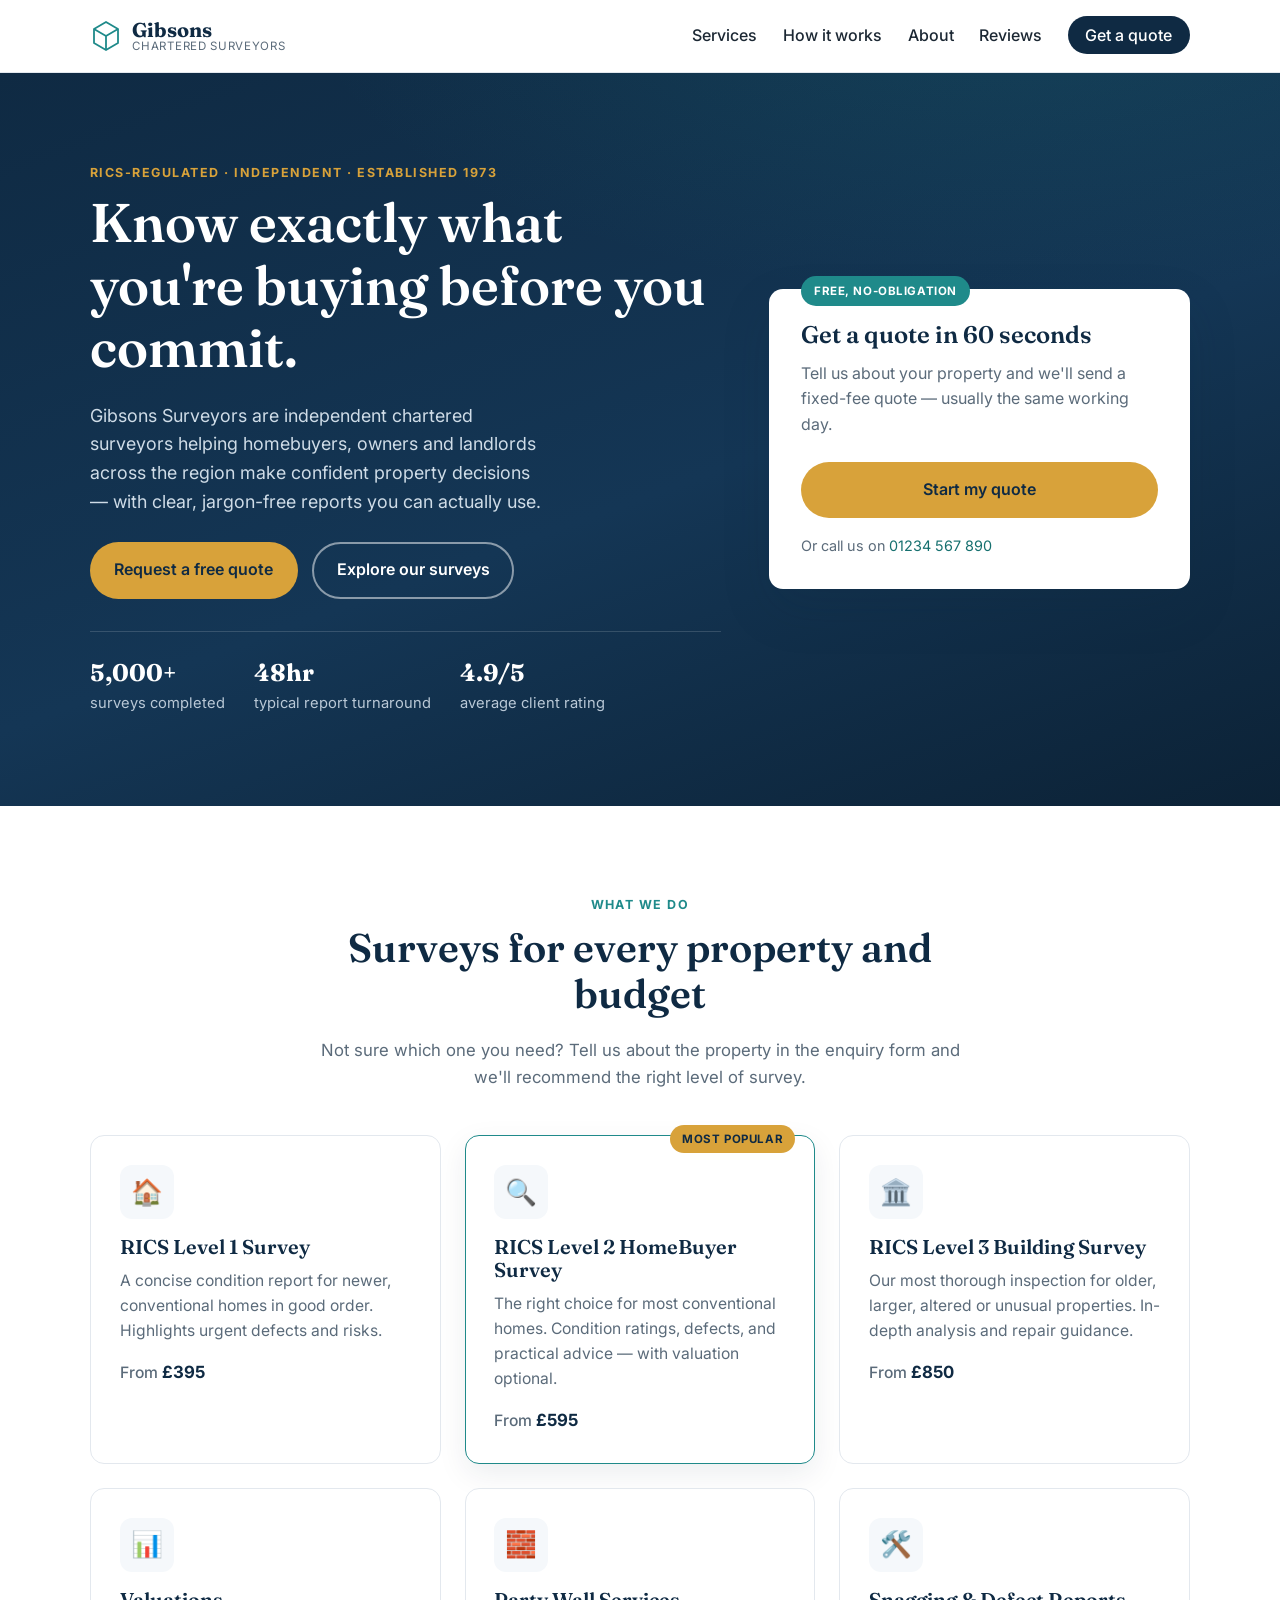
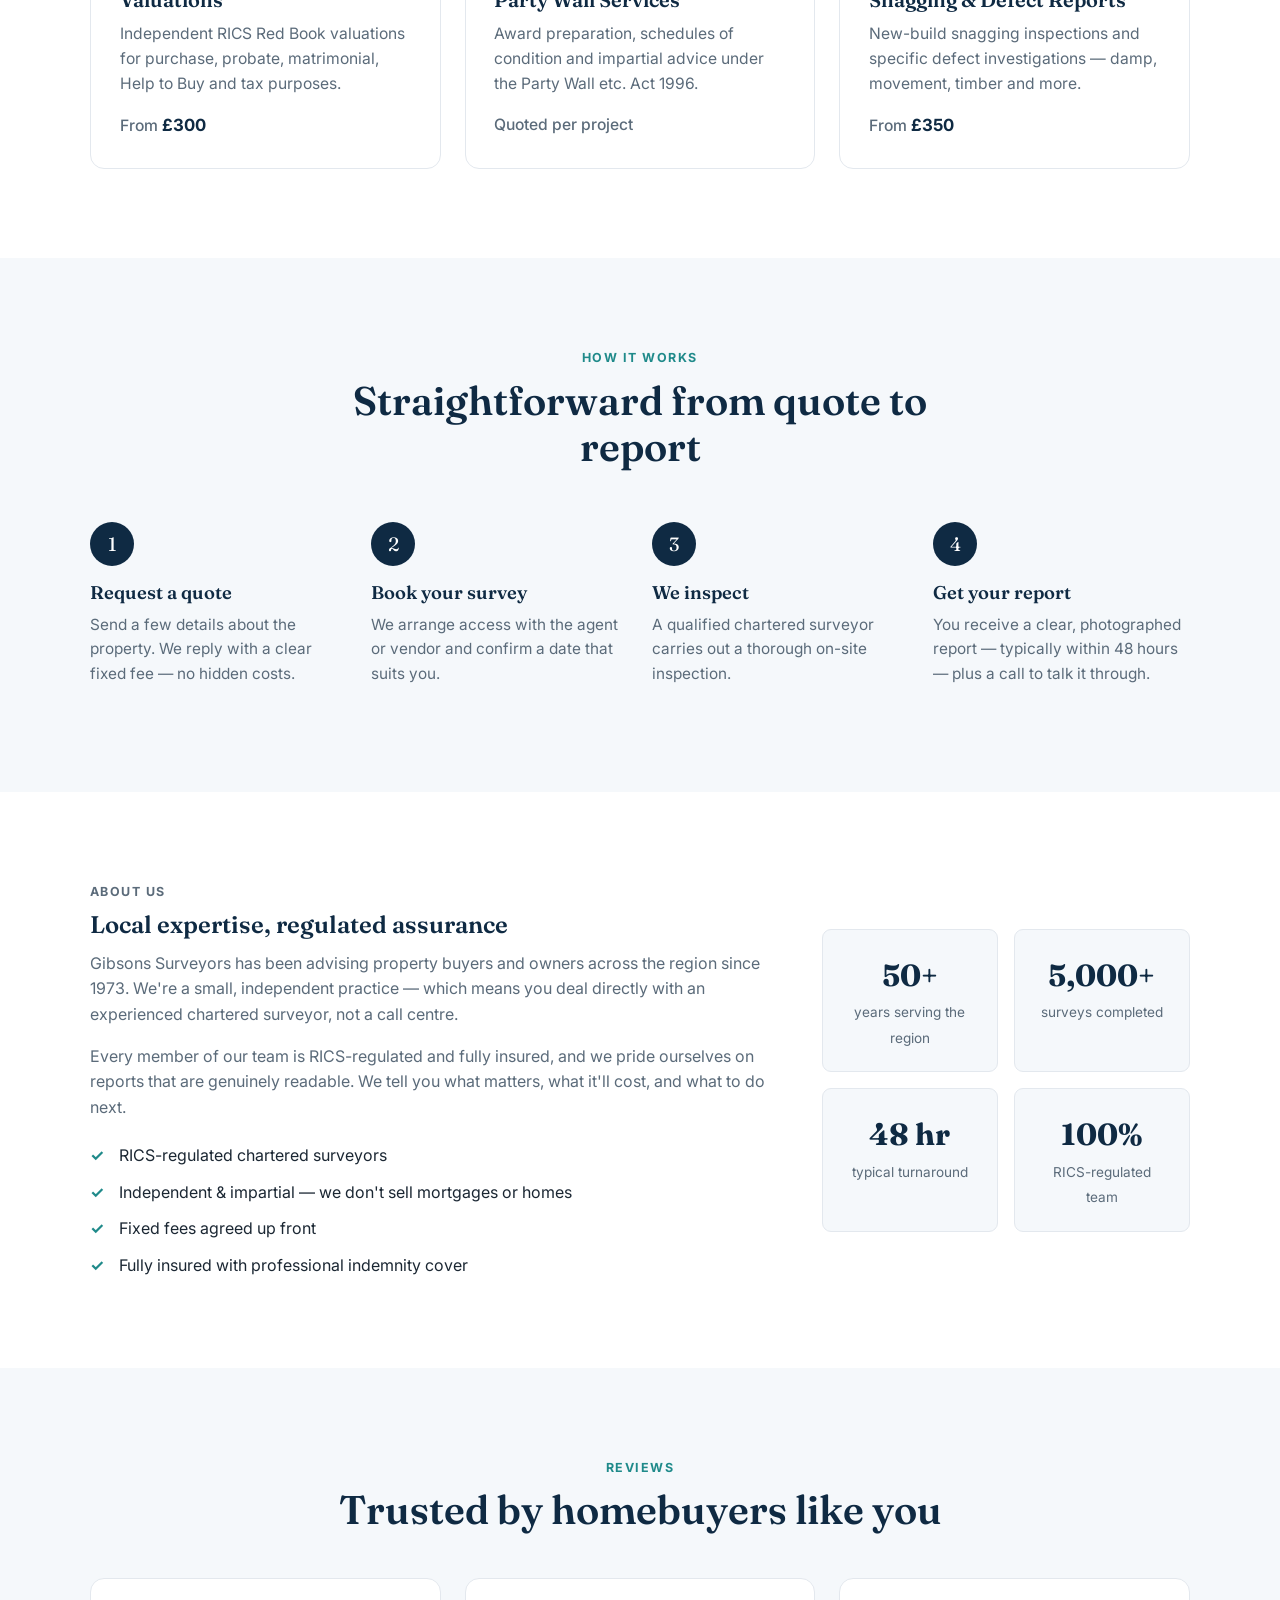
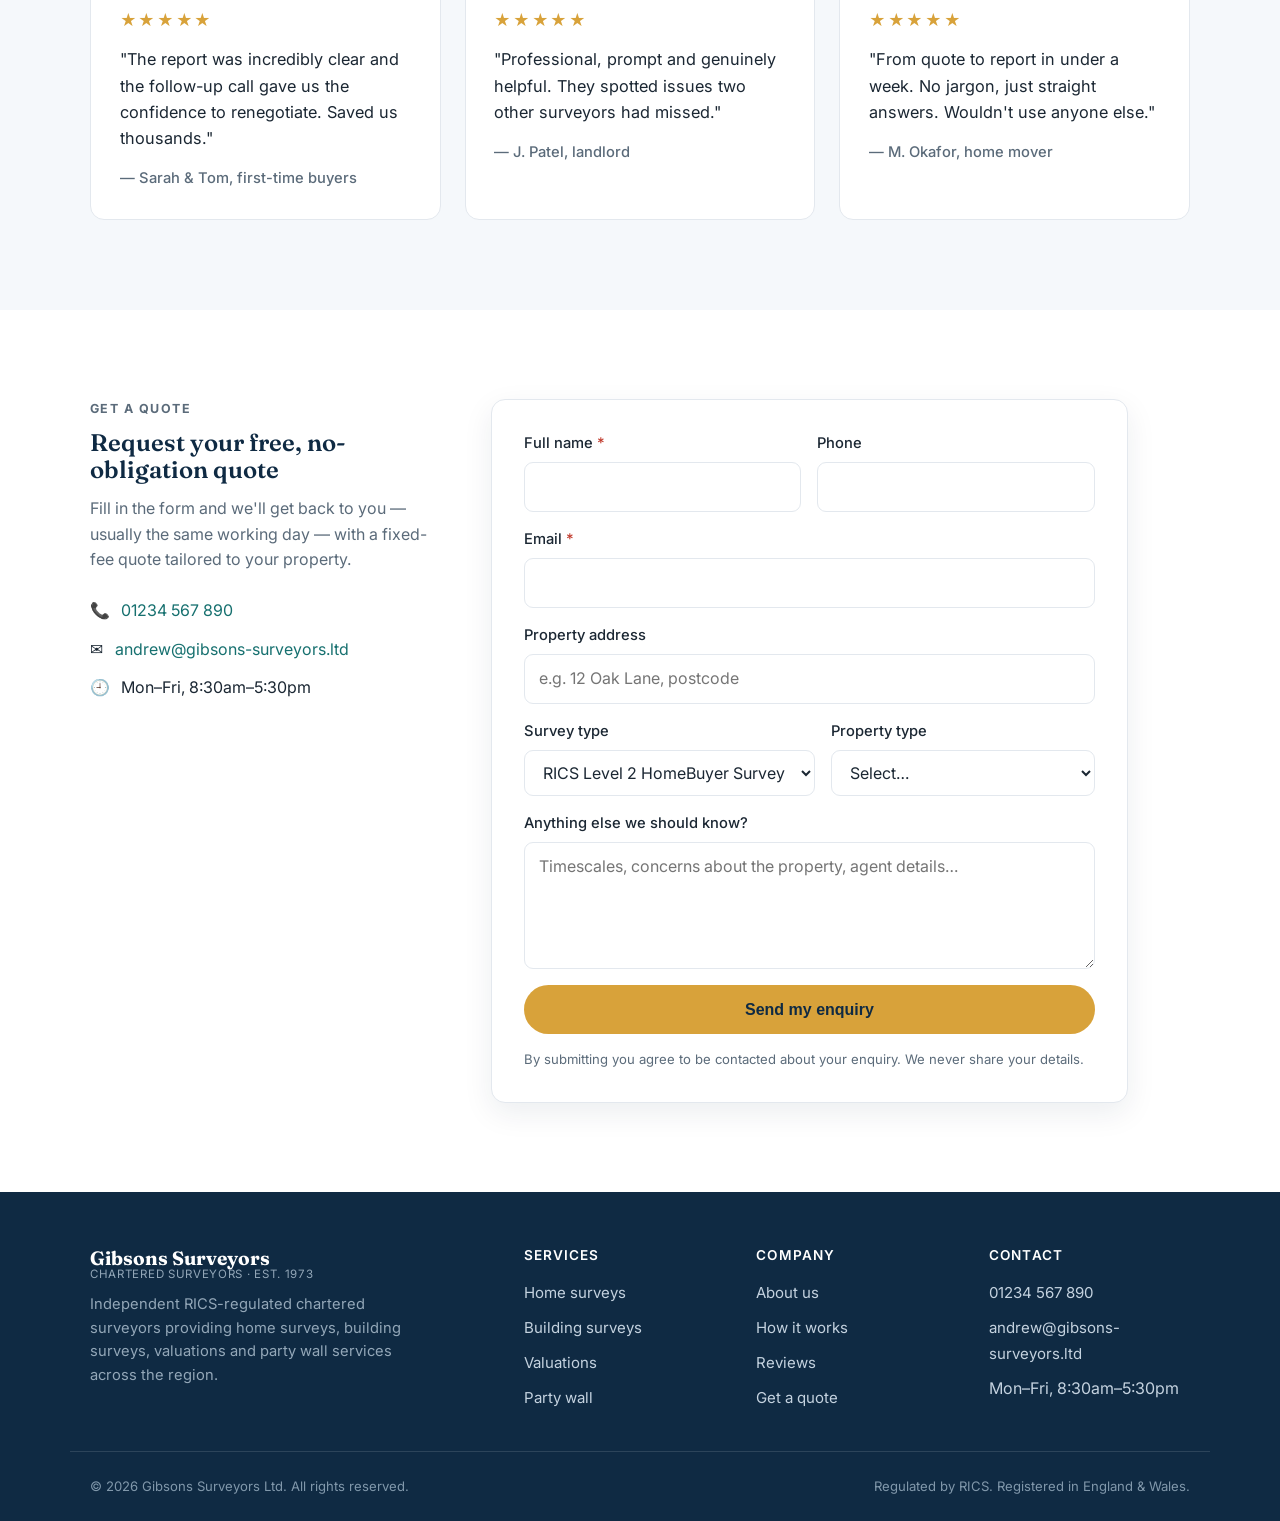
==== index.html @ 53567875 "Add marketing website with enquiry form for Gibsons Surveyors - Responsive single-page site: hero, s" ====
<!DOCTYPE html>
<html lang="en-GB">
<head>
  <meta charset="UTF-8" />
  <meta name="viewport" content="width=device-width, initial-scale=1.0" />
  <title>Gibsons Surveyors — Chartered Surveyors &amp; Property Surveys</title>
  <meta name="description" content="Gibsons Surveyors are independent chartered surveyors providing RICS Home Surveys, building surveys, valuations and party wall services. Request a free quote today." />
  <link rel="preconnect" href="https://fonts.googleapis.com" />
  <link rel="preconnect" href="https://fonts.gstatic.com" crossorigin />
  <link href="https://fonts.googleapis.com/css2?family=Fraunces:opsz,wght@9..144,500;9..144,600&family=Inter:wght@400;500;600;700&display=swap" rel="stylesheet" />
  <link rel="stylesheet" href="styles.css" />
</head>
<body>
  <!-- ===== Header ===== -->
  <header class="site-header" id="top">
    <div class="container header-inner">
      <a href="#top" class="brand" aria-label="Gibsons Surveyors home">
        <span class="brand-mark" aria-hidden="true">
          <svg viewBox="0 0 32 32" width="32" height="32" fill="none">
            <path d="M16 2 4 9v14l12 7 12-7V9L16 2Z" stroke="currentColor" stroke-width="1.8" stroke-linejoin="round"/>
            <path d="M4 9l12 7 12-7M16 16v14" stroke="currentColor" stroke-width="1.8" stroke-linejoin="round"/>
          </svg>
        </span>
        <span class="brand-text">
          <strong>Gibsons</strong>
          <small>Chartered Surveyors</small>
        </span>
      </a>

      <nav class="main-nav" aria-label="Primary">
        <button class="nav-toggle" aria-expanded="false" aria-controls="nav-list" aria-label="Toggle navigation">
          <span></span><span></span><span></span>
        </button>
        <ul id="nav-list">
          <li><a href="#services">Services</a></li>
          <li><a href="#process">How it works</a></li>
          <li><a href="#about">About</a></li>
          <li><a href="#testimonials">Reviews</a></li>
          <li><a href="#enquiry" class="nav-cta">Get a quote</a></li>
        </ul>
      </nav>
    </div>
  </header>

  <main>
    <!-- ===== Hero ===== -->
    <section class="hero">
      <div class="container hero-inner">
        <div class="hero-copy">
          <p class="eyebrow">RICS-regulated &middot; Independent &middot; Established 1973</p>
          <h1>Know exactly what you're buying before you commit.</h1>
          <p class="lede">
            Gibsons Surveyors are independent chartered surveyors helping homebuyers,
            owners and landlords across the region make confident property decisions —
            with clear, jargon-free reports you can actually use.
          </p>
          <div class="hero-actions">
            <a href="#enquiry" class="btn btn-primary">Request a free quote</a>
            <a href="#services" class="btn btn-ghost">Explore our surveys</a>
          </div>
          <ul class="hero-trust">
            <li><strong>5,000+</strong> surveys completed</li>
            <li><strong>48hr</strong> typical report turnaround</li>
            <li><strong>4.9/5</strong> average client rating</li>
          </ul>
        </div>
        <div class="hero-card" aria-hidden="false">
          <div class="card-badge">Free, no-obligation</div>
          <h2>Get a quote in 60 seconds</h2>
          <p>Tell us about your property and we'll send a fixed-fee quote — usually the same working day.</p>
          <a href="#enquiry" class="btn btn-primary btn-block">Start my quote</a>
          <p class="card-note">Or call us on <a href="tel:+441234567890">01234 567 890</a></p>
        </div>
      </div>
    </section>

    <!-- ===== Services ===== -->
    <section class="section" id="services">
      <div class="container">
        <div class="section-head">
          <p class="eyebrow">What we do</p>
          <h2>Surveys for every property and budget</h2>
          <p class="section-sub">Not sure which one you need? Tell us about the property in the enquiry form and we'll recommend the right level of survey.</p>
        </div>

        <div class="grid services-grid">
          <article class="service-card">
            <div class="service-icon">🏠</div>
            <h3>RICS Level 1 Survey</h3>
            <p>A concise condition report for newer, conventional homes in good order. Highlights urgent defects and risks.</p>
            <p class="service-from">From <strong>£395</strong></p>
          </article>

          <article class="service-card featured">
            <div class="ribbon">Most popular</div>
            <div class="service-icon">🔍</div>
            <h3>RICS Level 2 HomeBuyer Survey</h3>
            <p>The right choice for most conventional homes. Condition ratings, defects, and practical advice — with valuation optional.</p>
            <p class="service-from">From <strong>£595</strong></p>
          </article>

          <article class="service-card">
            <div class="service-icon">🏛️</div>
            <h3>RICS Level 3 Building Survey</h3>
            <p>Our most thorough inspection for older, larger, altered or unusual properties. In-depth analysis and repair guidance.</p>
            <p class="service-from">From <strong>£850</strong></p>
          </article>

          <article class="service-card">
            <div class="service-icon">📊</div>
            <h3>Valuations</h3>
            <p>Independent RICS Red Book valuations for purchase, probate, matrimonial, Help to Buy and tax purposes.</p>
            <p class="service-from">From <strong>£300</strong></p>
          </article>

          <article class="service-card">
            <div class="service-icon">🧱</div>
            <h3>Party Wall Services</h3>
            <p>Award preparation, schedules of condition and impartial advice under the Party Wall etc. Act 1996.</p>
            <p class="service-from">Quoted per project</p>
          </article>

          <article class="service-card">
            <div class="service-icon">🛠️</div>
            <h3>Snagging &amp; Defect Reports</h3>
            <p>New-build snagging inspections and specific defect investigations — damp, movement, timber and more.</p>
            <p class="service-from">From <strong>£350</strong></p>
          </article>
        </div>
      </div>
    </section>

    <!-- ===== Process ===== -->
    <section class="section section-alt" id="process">
      <div class="container">
        <div class="section-head">
          <p class="eyebrow">How it works</p>
          <h2>Straightforward from quote to report</h2>
        </div>
        <ol class="grid process-grid">
          <li class="process-step">
            <span class="step-num">1</span>
            <h3>Request a quote</h3>
            <p>Send a few details about the property. We reply with a clear fixed fee — no hidden costs.</p>
          </li>
          <li class="process-step">
            <span class="step-num">2</span>
            <h3>Book your survey</h3>
            <p>We arrange access with the agent or vendor and confirm a date that suits you.</p>
          </li>
          <li class="process-step">
            <span class="step-num">3</span>
            <h3>We inspect</h3>
            <p>A qualified chartered surveyor carries out a thorough on-site inspection.</p>
          </li>
          <li class="process-step">
            <span class="step-num">4</span>
            <h3>Get your report</h3>
            <p>You receive a clear, photographed report — typically within 48 hours — plus a call to talk it through.</p>
          </li>
        </ol>
      </div>
    </section>

    <!-- ===== About ===== -->
    <section class="section" id="about">
      <div class="container about-inner">
        <div class="about-copy">
          <p class="eyebrow">About us</p>
          <h2>Local expertise, regulated assurance</h2>
          <p>
            Gibsons Surveyors has been advising property buyers and owners across the
            region since 1973. We're a small, independent practice — which means you deal
            directly with an experienced chartered surveyor, not a call centre.
          </p>
          <p>
            Every member of our team is RICS-regulated and fully insured, and we pride
            ourselves on reports that are genuinely readable. We tell you what matters,
            what it'll cost, and what to do next.
          </p>
          <ul class="about-points">
            <li>RICS-regulated chartered surveyors</li>
            <li>Independent &amp; impartial — we don't sell mortgages or homes</li>
            <li>Fixed fees agreed up front</li>
            <li>Fully insured with professional indemnity cover</li>
          </ul>
        </div>
        <aside class="about-stats">
          <div class="stat"><strong>50+</strong><span>years serving the region</span></div>
          <div class="stat"><strong>5,000+</strong><span>surveys completed</span></div>
          <div class="stat"><strong>48 hr</strong><span>typical turnaround</span></div>
          <div class="stat"><strong>100%</strong><span>RICS-regulated team</span></div>
        </aside>
      </div>
    </section>

    <!-- ===== Testimonials ===== -->
    <section class="section section-alt" id="testimonials">
      <div class="container">
        <div class="section-head">
          <p class="eyebrow">Reviews</p>
          <h2>Trusted by homebuyers like you</h2>
        </div>
        <div class="grid testimonial-grid">
          <figure class="testimonial">
            <div class="stars" aria-label="5 out of 5 stars">★★★★★</div>
            <blockquote>"The report was incredibly clear and the follow-up call gave us the confidence to renegotiate. Saved us thousands."</blockquote>
            <figcaption>— Sarah &amp; Tom, first-time buyers</figcaption>
          </figure>
          <figure class="testimonial">
            <div class="stars" aria-label="5 out of 5 stars">★★★★★</div>
            <blockquote>"Professional, prompt and genuinely helpful. They spotted issues two other surveyors had missed."</blockquote>
            <figcaption>— J. Patel, landlord</figcaption>
          </figure>
          <figure class="testimonial">
            <div class="stars" aria-label="5 out of 5 stars">★★★★★</div>
            <blockquote>"From quote to report in under a week. No jargon, just straight answers. Wouldn't use anyone else."</blockquote>
            <figcaption>— M. Okafor, home mover</figcaption>
          </figure>
        </div>
      </div>
    </section>

    <!-- ===== Enquiry ===== -->
    <section class="section" id="enquiry">
      <div class="container enquiry-inner">
        <div class="enquiry-copy">
          <p class="eyebrow">Get a quote</p>
          <h2>Request your free, no-obligation quote</h2>
          <p>Fill in the form and we'll get back to you — usually the same working day — with a fixed-fee quote tailored to your property.</p>
          <ul class="enquiry-contact">
            <li><span aria-hidden="true">📞</span> <a href="tel:+441234567890">01234 567 890</a></li>
            <li><span aria-hidden="true">✉️</span> <a href="mailto:andrew@gibsons-surveyors.ltd">andrew@gibsons-surveyors.ltd</a></li>
            <li><span aria-hidden="true">🕘</span> Mon–Fri, 8:30am–5:30pm</li>
          </ul>
        </div>

        <form class="enquiry-form" id="enquiry-form" novalidate>
          <div class="form-row">
            <div class="field">
              <label for="name">Full name <span class="req">*</span></label>
              <input type="text" id="name" name="name" autocomplete="name" required />
            </div>
            <div class="field">
              <label for="phone">Phone</label>
              <input type="tel" id="phone" name="phone" autocomplete="tel" />
            </div>
          </div>

          <div class="field">
            <label for="email">Email <span class="req">*</span></label>
            <input type="email" id="email" name="email" autocomplete="email" required />
          </div>

          <div class="field">
            <label for="address">Property address</label>
            <input type="text" id="address" name="address" autocomplete="street-address" placeholder="e.g. 12 Oak Lane, postcode" />
          </div>

          <div class="form-row">
            <div class="field">
              <label for="service">Survey type</label>
              <select id="service" name="service">
                <option value="">Not sure — please advise</option>
                <option>RICS Level 1 Survey</option>
                <option selected>RICS Level 2 HomeBuyer Survey</option>
                <option>RICS Level 3 Building Survey</option>
                <option>Valuation</option>
                <option>Party Wall Services</option>
                <option>Snagging / Defect Report</option>
              </select>
            </div>
            <div class="field">
              <label for="propertyType">Property type</label>
              <select id="propertyType" name="propertyType">
                <option value="">Select…</option>
                <option>Flat / apartment</option>
                <option>Terraced house</option>
                <option>Semi-detached house</option>
                <option>Detached house</option>
                <option>Bungalow</option>
                <option>Period / listed property</option>
                <option>Commercial</option>
                <option>Other</option>
              </select>
            </div>
          </div>

          <div class="field">
            <label for="message">Anything else we should know?</label>
            <textarea id="message" name="message" rows="4" placeholder="Timescales, concerns about the property, agent details…"></textarea>
          </div>

          <button type="submit" class="btn btn-primary btn-block">Send my enquiry</button>
          <p class="form-disclaimer">By submitting you agree to be contacted about your enquiry. We never share your details.</p>

          <div class="form-status" id="form-status" role="status" aria-live="polite" hidden></div>
        </form>
      </div>
    </section>
  </main>

  <!-- ===== Footer ===== -->
  <footer class="site-footer">
    <div class="container footer-inner">
      <div class="footer-brand">
        <span class="brand-text">
          <strong>Gibsons Surveyors</strong>
          <small>Chartered Surveyors &middot; Est. 1973</small>
        </span>
        <p>Independent RICS-regulated chartered surveyors providing home surveys, building surveys, valuations and party wall services across the region.</p>
      </div>
      <div class="footer-col">
        <h4>Services</h4>
        <ul>
          <li><a href="#services">Home surveys</a></li>
          <li><a href="#services">Building surveys</a></li>
          <li><a href="#services">Valuations</a></li>
          <li><a href="#services">Party wall</a></li>
        </ul>
      </div>
      <div class="footer-col">
        <h4>Company</h4>
        <ul>
          <li><a href="#about">About us</a></li>
          <li><a href="#process">How it works</a></li>
          <li><a href="#testimonials">Reviews</a></li>
          <li><a href="#enquiry">Get a quote</a></li>
        </ul>
      </div>
      <div class="footer-col">
        <h4>Contact</h4>
        <ul>
          <li><a href="tel:+441234567890">01234 567 890</a></li>
          <li><a href="mailto:andrew@gibsons-surveyors.ltd">andrew@gibsons-surveyors.ltd</a></li>
          <li>Mon–Fri, 8:30am–5:30pm</li>
        </ul>
      </div>
    </div>
    <div class="container footer-bottom">
      <p>&copy; <span id="year"></span> Gibsons Surveyors Ltd. All rights reserved.</p>
      <p>Regulated by RICS. Registered in England &amp; Wales.</p>
    </div>
  </footer>

  <script src="script.js"></script>
</body>
</html>
---- styles.css ----
/* ===== Design tokens ===== */
:root {
  --navy: #0f2a43;
  --navy-700: #143655;
  --teal: #1f8a8a;
  --teal-600: #16706f;
  --gold: #d8a23a;
  --ink: #1b2733;
  --muted: #5b6b7a;
  --line: #e3e8ee;
  --bg: #ffffff;
  --bg-alt: #f5f8fb;
  --card: #ffffff;
  --shadow: 0 10px 30px rgba(15, 42, 67, 0.08);
  --shadow-lg: 0 20px 50px rgba(15, 42, 67, 0.14);
  --radius: 14px;
  --radius-sm: 9px;
  --maxw: 1140px;
}

* { box-sizing: border-box; }

html { scroll-behavior: smooth; scroll-padding-top: 84px; }

body {
  margin: 0;
  font-family: 'Inter', system-ui, -apple-system, Segoe UI, Roboto, sans-serif;
  color: var(--ink);
  background: var(--bg);
  line-height: 1.6;
  -webkit-font-smoothing: antialiased;
}

h1, h2, h3, h4 {
  font-family: 'Fraunces', Georgia, serif;
  line-height: 1.15;
  color: var(--navy);
  margin: 0 0 .5em;
  font-weight: 600;
}

p { margin: 0 0 1rem; }
a { color: var(--teal-600); text-decoration: none; }
a:hover { text-decoration: underline; }

img, svg { max-width: 100%; }

.container {
  width: 100%;
  max-width: var(--maxw);
  margin: 0 auto;
  padding: 0 1.25rem;
}

.eyebrow {
  text-transform: uppercase;
  letter-spacing: .12em;
  font-size: .78rem;
  font-weight: 700;
  color: var(--teal);
  margin: 0 0 .6rem;
}

/* ===== Buttons ===== */
.btn {
  display: inline-flex;
  align-items: center;
  justify-content: center;
  gap: .5rem;
  font-weight: 600;
  font-size: 1rem;
  padding: .85rem 1.4rem;
  border-radius: 999px;
  border: 2px solid transparent;
  cursor: pointer;
  transition: transform .15s ease, background .15s ease, box-shadow .15s ease;
  text-decoration: none;
}
.btn:hover { text-decoration: none; transform: translateY(-1px); }
.btn-primary { background: var(--gold); color: var(--navy); }
.btn-primary:hover { background: #c8901f; }
.btn-ghost { background: transparent; color: #fff; border-color: rgba(255,255,255,.5); }
.btn-ghost:hover { background: rgba(255,255,255,.12); }
.btn-block { width: 100%; }

/* ===== Header ===== */
.site-header {
  position: sticky;
  top: 0;
  z-index: 50;
  background: rgba(255,255,255,.92);
  backdrop-filter: saturate(180%) blur(10px);
  border-bottom: 1px solid var(--line);
}
.header-inner {
  display: flex;
  align-items: center;
  justify-content: space-between;
  height: 72px;
}
.brand { display: inline-flex; align-items: center; gap: .65rem; color: var(--navy); }
.brand:hover { text-decoration: none; }
.brand-mark { color: var(--teal); display: inline-flex; }
.brand-text { display: flex; flex-direction: column; line-height: 1.05; }
.brand-text strong { font-family: 'Fraunces', serif; font-size: 1.25rem; color: var(--navy); }
.brand-text small { font-size: .72rem; letter-spacing: .06em; color: var(--muted); text-transform: uppercase; }

.main-nav ul {
  display: flex;
  align-items: center;
  gap: 1.6rem;
  list-style: none;
  margin: 0;
  padding: 0;
}
.main-nav a { color: var(--ink); font-weight: 500; }
.main-nav a:hover { color: var(--teal-600); text-decoration: none; }
.nav-cta {
  background: var(--navy);
  color: #fff !important;
  padding: .55rem 1.1rem;
  border-radius: 999px;
}
.nav-cta:hover { background: var(--navy-700); }

.nav-toggle {
  display: none;
  flex-direction: column;
  gap: 5px;
  background: none;
  border: 0;
  cursor: pointer;
  padding: 8px;
}
.nav-toggle span {
  width: 24px; height: 2px; background: var(--navy); border-radius: 2px;
  transition: transform .2s ease, opacity .2s ease;
}

/* ===== Hero ===== */
.hero {
  background:
    radial-gradient(1200px 500px at 80% -10%, rgba(31,138,138,.18), transparent 60%),
    linear-gradient(160deg, var(--navy) 0%, var(--navy-700) 55%, #0c2236 100%);
  color: #eaf1f7;
  padding: clamp(3rem, 7vw, 6rem) 0;
}
.hero-inner {
  display: grid;
  grid-template-columns: 1.2fr .8fr;
  gap: 3rem;
  align-items: center;
}
.hero .eyebrow { color: var(--gold); }
.hero h1 {
  color: #fff;
  font-size: clamp(2.1rem, 4.6vw, 3.4rem);
  margin-bottom: .4em;
}
.hero .lede { font-size: 1.12rem; color: #cfdce7; max-width: 42ch; }
.hero-actions { display: flex; flex-wrap: wrap; gap: .9rem; margin: 1.6rem 0 2rem; }
.hero-trust {
  display: flex;
  flex-wrap: wrap;
  gap: 1.8rem;
  list-style: none;
  margin: 0;
  padding: 1.4rem 0 0;
  border-top: 1px solid rgba(255,255,255,.15);
}
.hero-trust li { font-size: .92rem; color: #b9c8d6; }
.hero-trust strong { display: block; font-size: 1.5rem; color: #fff; font-family: 'Fraunces', serif; }

.hero-card {
  background: #fff;
  color: var(--ink);
  border-radius: var(--radius);
  padding: 2rem;
  box-shadow: var(--shadow-lg);
  position: relative;
}
.hero-card h2 { font-size: 1.5rem; }
.hero-card p { color: var(--muted); }
.card-badge {
  position: absolute;
  top: -.8rem; left: 2rem;
  background: var(--teal);
  color: #fff;
  font-size: .72rem;
  font-weight: 700;
  letter-spacing: .05em;
  text-transform: uppercase;
  padding: .35rem .8rem;
  border-radius: 999px;
}
.hero-card .btn { margin: .5rem 0 1rem; }
.card-note { font-size: .9rem; margin: 0; }

/* ===== Sections ===== */
.section { padding: clamp(3.5rem, 7vw, 6rem) 0; }
.section-alt { background: var(--bg-alt); }
.section-head { max-width: 640px; margin: 0 auto 2.8rem; text-align: center; }
.section-head h2 { font-size: clamp(1.8rem, 3.6vw, 2.5rem); }
.section-sub { color: var(--muted); font-size: 1.05rem; }

.grid { display: grid; gap: 1.5rem; }

/* ===== Services ===== */
.services-grid { grid-template-columns: repeat(3, 1fr); }
.service-card {
  background: var(--card);
  border: 1px solid var(--line);
  border-radius: var(--radius);
  padding: 1.8rem;
  position: relative;
  transition: transform .18s ease, box-shadow .18s ease, border-color .18s ease;
}
.service-card:hover { transform: translateY(-4px); box-shadow: var(--shadow); border-color: #cfe0e0; }
.service-card.featured { border-color: var(--teal); box-shadow: var(--shadow); }
.service-icon {
  width: 54px; height: 54px;
  display: grid; place-items: center;
  font-size: 1.6rem;
  background: var(--bg-alt);
  border-radius: 12px;
  margin-bottom: 1rem;
}
.service-card h3 { font-size: 1.25rem; }
.service-card p { color: var(--muted); font-size: .98rem; }
.service-from { color: var(--ink); font-weight: 500; margin: .8rem 0 0; }
.service-from strong { color: var(--navy); font-size: 1.05rem; }
.ribbon {
  position: absolute;
  top: -.7rem; right: 1.2rem;
  background: var(--gold);
  color: var(--navy);
  font-size: .72rem;
  font-weight: 700;
  text-transform: uppercase;
  letter-spacing: .05em;
  padding: .3rem .75rem;
  border-radius: 999px;
}

/* ===== Process ===== */
.process-grid { grid-template-columns: repeat(4, 1fr); counter-reset: step; padding: 0; margin: 0; list-style: none; }
.process-step { position: relative; padding-top: .5rem; }
.step-num {
  display: grid; place-items: center;
  width: 44px; height: 44px;
  border-radius: 50%;
  background: var(--navy);
  color: #fff;
  font-family: 'Fraunces', serif;
  font-size: 1.2rem;
  margin-bottom: 1rem;
}
.process-step h3 { font-size: 1.15rem; }
.process-step p { color: var(--muted); font-size: .96rem; }

/* ===== About ===== */
.about-inner { display: grid; grid-template-columns: 1.3fr .7fr; gap: 3rem; align-items: center; }
.about-copy p { color: var(--muted); }
.about-points { list-style: none; padding: 0; margin: 1.4rem 0 0; display: grid; gap: .7rem; }
.about-points li { position: relative; padding-left: 1.8rem; color: var(--ink); }
.about-points li::before {
  content: "✓";
  position: absolute; left: 0; top: 0;
  color: var(--teal);
  font-weight: 700;
}
.about-stats {
  display: grid;
  grid-template-columns: 1fr 1fr;
  gap: 1rem;
}
.stat {
  background: var(--bg-alt);
  border: 1px solid var(--line);
  border-radius: var(--radius-sm);
  padding: 1.3rem;
  text-align: center;
}
.stat strong { display: block; font-family: 'Fraunces', serif; font-size: 1.9rem; color: var(--navy); }
.stat span { font-size: .85rem; color: var(--muted); }

/* ===== Testimonials ===== */
.testimonial-grid { grid-template-columns: repeat(3, 1fr); }
.testimonial {
  background: var(--card);
  border: 1px solid var(--line);
  border-radius: var(--radius);
  padding: 1.8rem;
  margin: 0;
}
.stars { color: var(--gold); letter-spacing: .1em; margin-bottom: .8rem; }
.testimonial blockquote { margin: 0 0 1rem; font-size: 1.02rem; color: var(--ink); }
.testimonial figcaption { color: var(--muted); font-size: .92rem; font-weight: 500; }

/* ===== Enquiry ===== */
.enquiry-inner { display: grid; grid-template-columns: .85fr 1.15fr; gap: 3rem; align-items: start; }
.enquiry-copy p { color: var(--muted); }
.enquiry-contact { list-style: none; padding: 0; margin: 1.6rem 0 0; display: grid; gap: .8rem; }
.enquiry-contact li { display: flex; align-items: center; gap: .7rem; }

.enquiry-form {
  background: var(--card);
  border: 1px solid var(--line);
  border-radius: var(--radius);
  padding: 2rem;
  box-shadow: var(--shadow);
}
.form-row { display: grid; grid-template-columns: 1fr 1fr; gap: 1rem; }
.field { margin-bottom: 1rem; display: flex; flex-direction: column; }
.field label { font-weight: 500; font-size: .92rem; margin-bottom: .4rem; color: var(--ink); }
.req { color: #c0392b; }
.field input, .field select, .field textarea {
  font: inherit;
  padding: .7rem .85rem;
  border: 1px solid var(--line);
  border-radius: var(--radius-sm);
  background: #fff;
  color: var(--ink);
  transition: border-color .15s ease, box-shadow .15s ease;
}
.field input:focus, .field select:focus, .field textarea:focus {
  outline: none;
  border-color: var(--teal);
  box-shadow: 0 0 0 3px rgba(31,138,138,.15);
}
.field input.invalid, .field select.invalid, .field textarea.invalid {
  border-color: #c0392b;
  box-shadow: 0 0 0 3px rgba(192,57,43,.12);
}
.field textarea { resize: vertical; }
.form-disclaimer { font-size: .82rem; color: var(--muted); margin: .9rem 0 0; }
.form-status {
  margin-top: 1rem;
  padding: .9rem 1rem;
  border-radius: var(--radius-sm);
  font-size: .95rem;
}
.form-status.success { background: #e7f6ef; color: #1c6b46; border: 1px solid #b9e3cd; }
.form-status.error { background: #fdecea; color: #a32419; border: 1px solid #f3c2bd; }

/* ===== Footer ===== */
.site-footer { background: var(--navy); color: #c4d2df; padding: 3.5rem 0 1.5rem; }
.footer-inner { display: grid; grid-template-columns: 2fr 1fr 1fr 1fr; gap: 2rem; }
.site-footer h4 { color: #fff; font-family: 'Inter', sans-serif; font-size: .85rem; text-transform: uppercase; letter-spacing: .08em; margin-bottom: 1rem; }
.footer-brand .brand-text strong { color: #fff; font-size: 1.2rem; }
.footer-brand .brand-text small { color: #93a7b8; }
.footer-brand p { margin-top: .8rem; font-size: .92rem; color: #93a7b8; max-width: 38ch; }
.footer-col ul { list-style: none; padding: 0; margin: 0; display: grid; gap: .6rem; }
.footer-col a { color: #c4d2df; font-size: .94rem; }
.footer-col a:hover { color: #fff; }
.footer-bottom {
  display: flex;
  justify-content: space-between;
  flex-wrap: wrap;
  gap: .5rem;
  margin-top: 2.5rem;
  padding-top: 1.5rem;
  border-top: 1px solid rgba(255,255,255,.12);
  font-size: .82rem;
  color: #8198ab;
}
.footer-bottom p { margin: 0; }

/* ===== Responsive ===== */
@media (max-width: 920px) {
  .hero-inner { grid-template-columns: 1fr; }
  .services-grid, .testimonial-grid { grid-template-columns: repeat(2, 1fr); }
  .process-grid { grid-template-columns: repeat(2, 1fr); }
  .about-inner, .enquiry-inner { grid-template-columns: 1fr; }
  .footer-inner { grid-template-columns: 1fr 1fr; }
}

@media (max-width: 640px) {
  .nav-toggle { display: flex; }
  .main-nav ul {
    position: absolute;
    top: 72px; left: 0; right: 0;
    flex-direction: column;
    align-items: stretch;
    gap: 0;
    background: #fff;
    border-bottom: 1px solid var(--line);
    box-shadow: var(--shadow);
    padding: .5rem 1.25rem 1rem;
    display: none;
  }
  .main-nav ul.open { display: flex; }
  .main-nav li { padding: .3rem 0; }
  .nav-cta { text-align: center; margin-top: .5rem; }
  .services-grid, .testimonial-grid, .process-grid { grid-template-columns: 1fr; }
  .form-row { grid-template-columns: 1fr; }
  .about-stats { grid-template-columns: 1fr 1fr; }
  .footer-inner { grid-template-columns: 1fr; }
  .footer-bottom { flex-direction: column; }
}

@media (prefers-reduced-motion: reduce) {
  html { scroll-behavior: auto; }
  * { transition: none !important; }
}
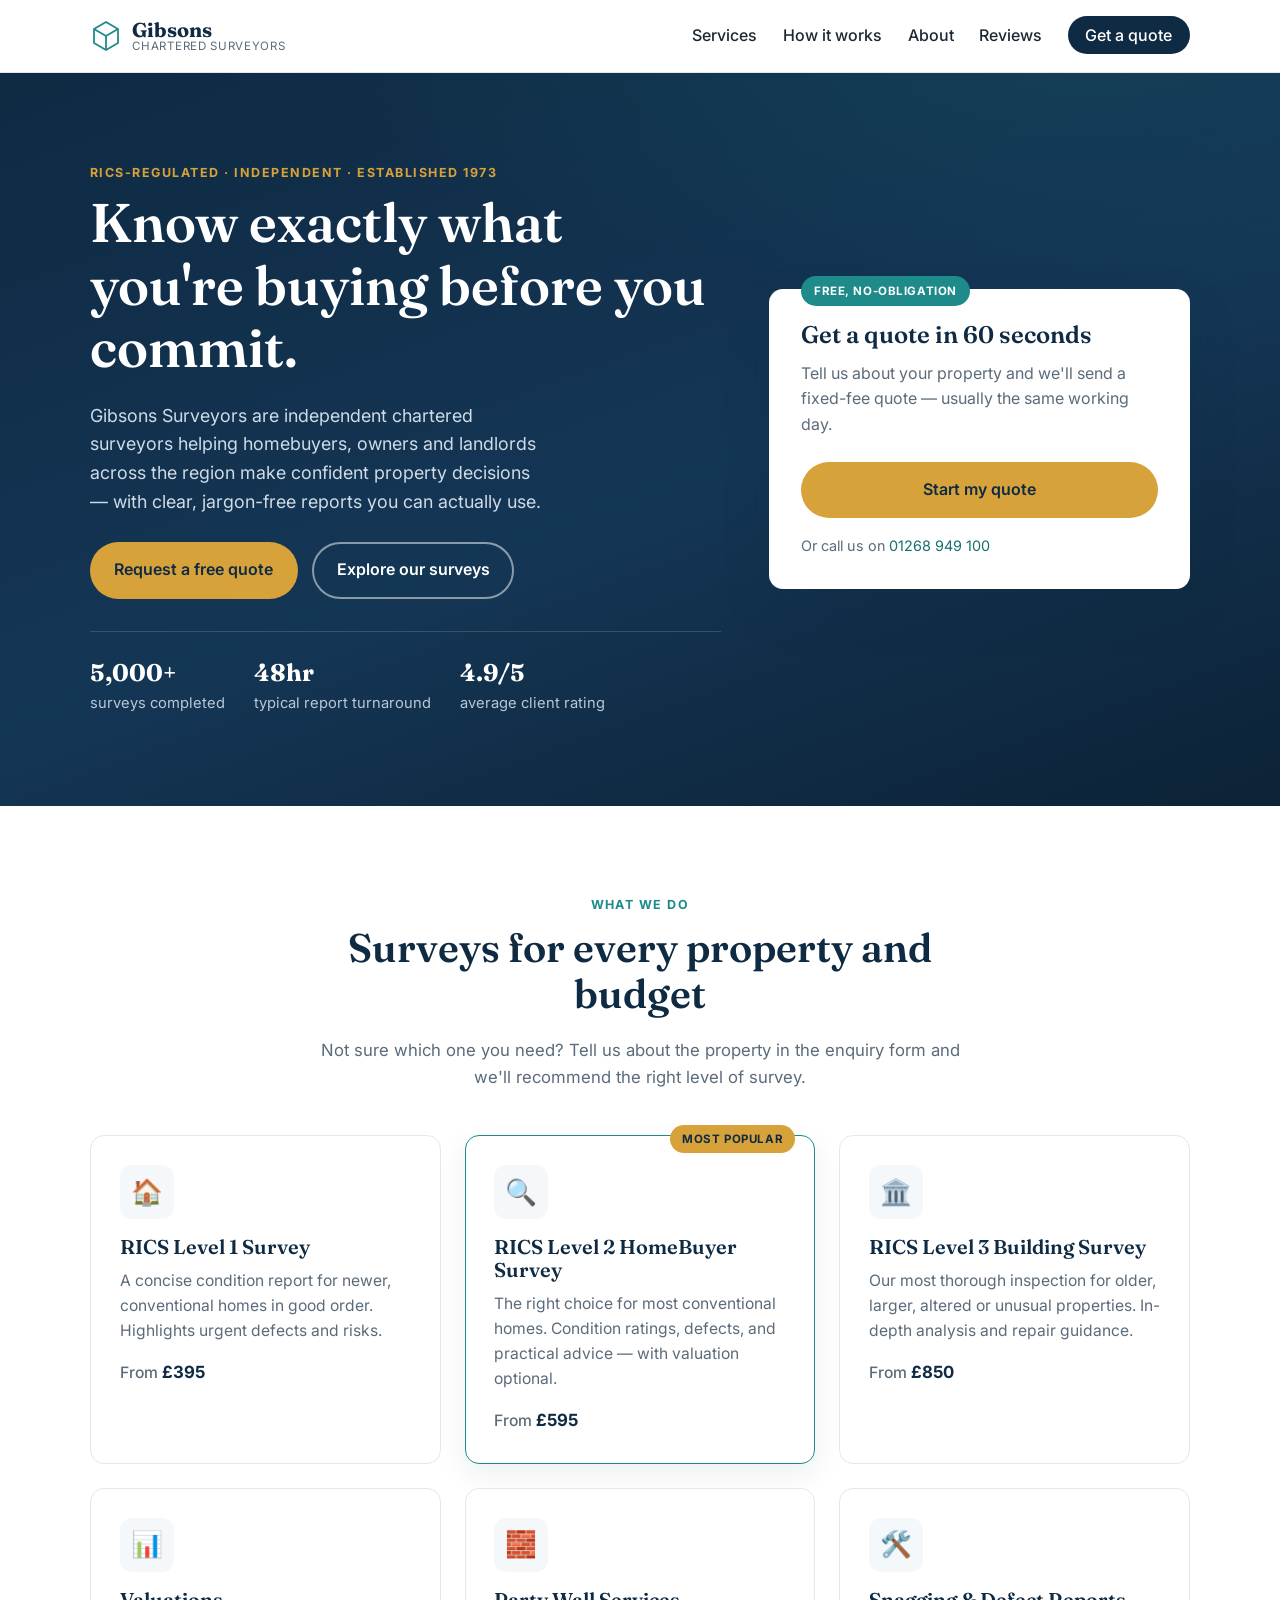
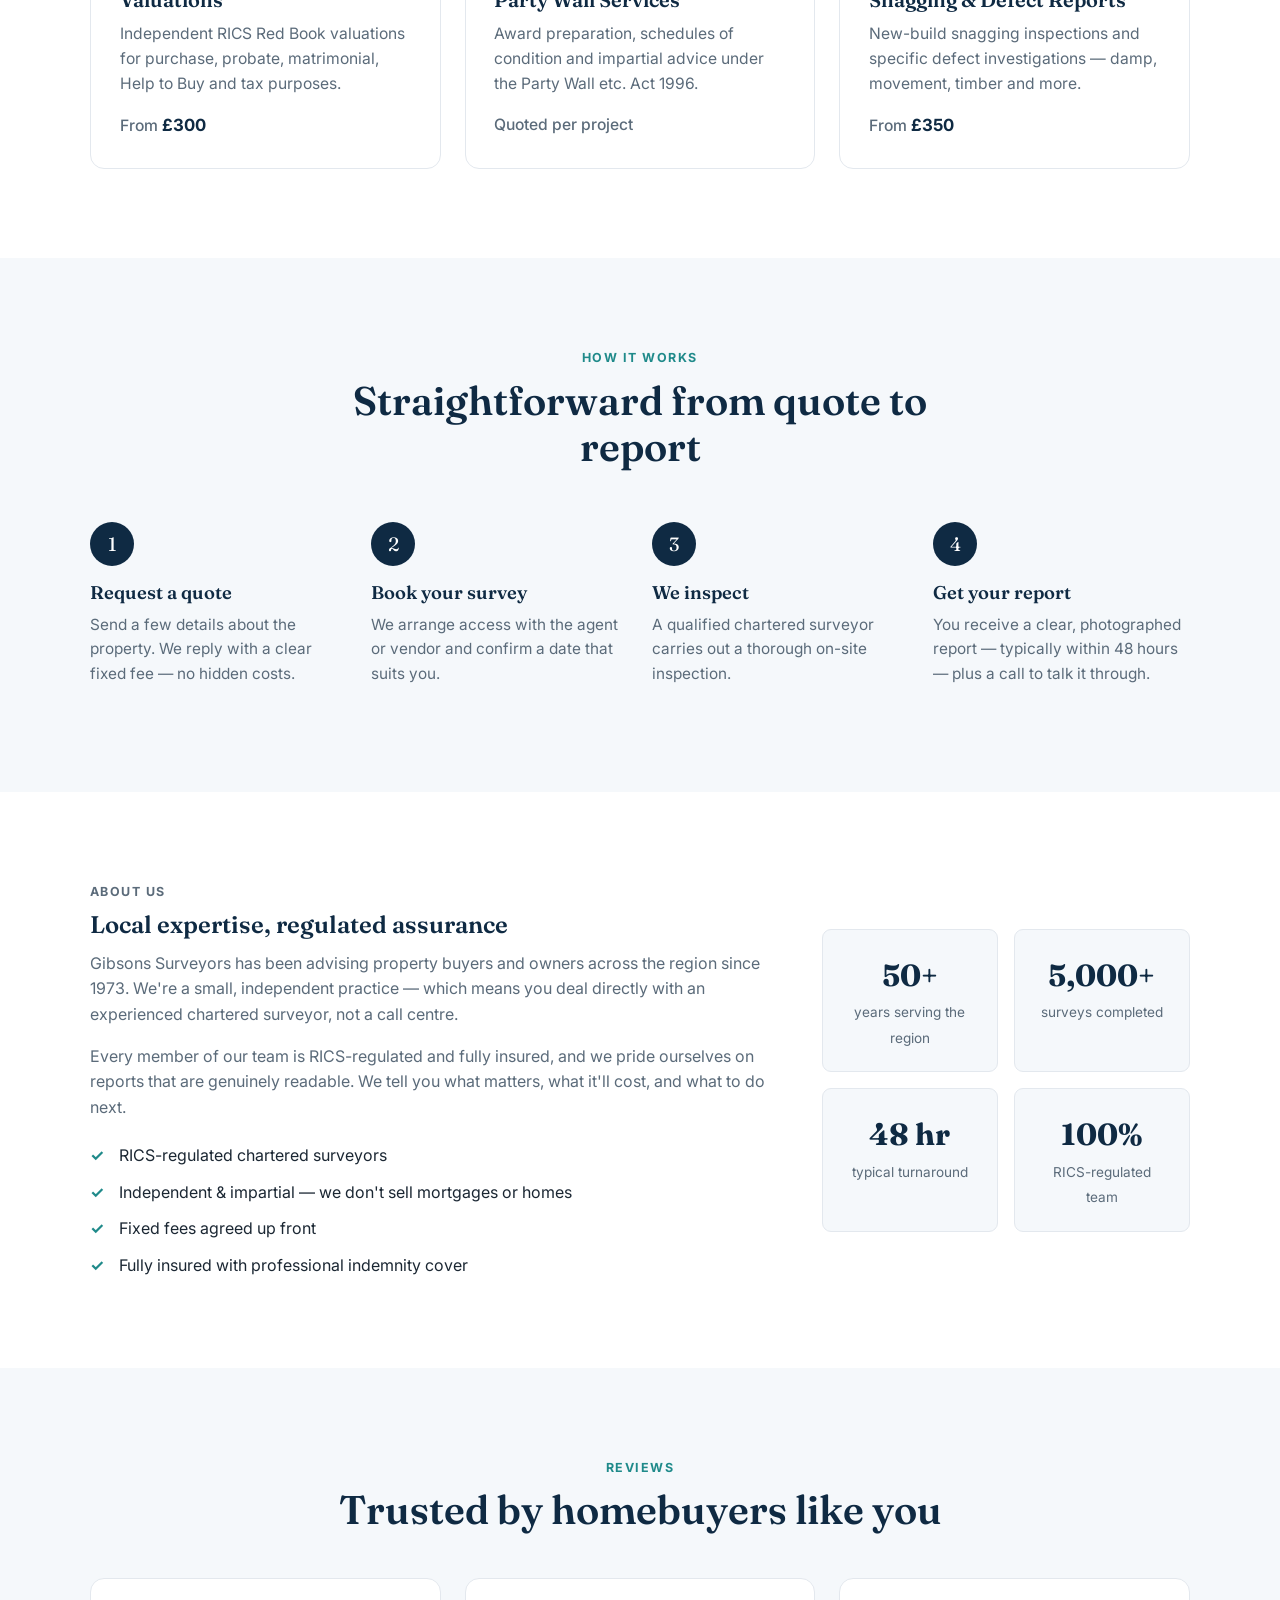
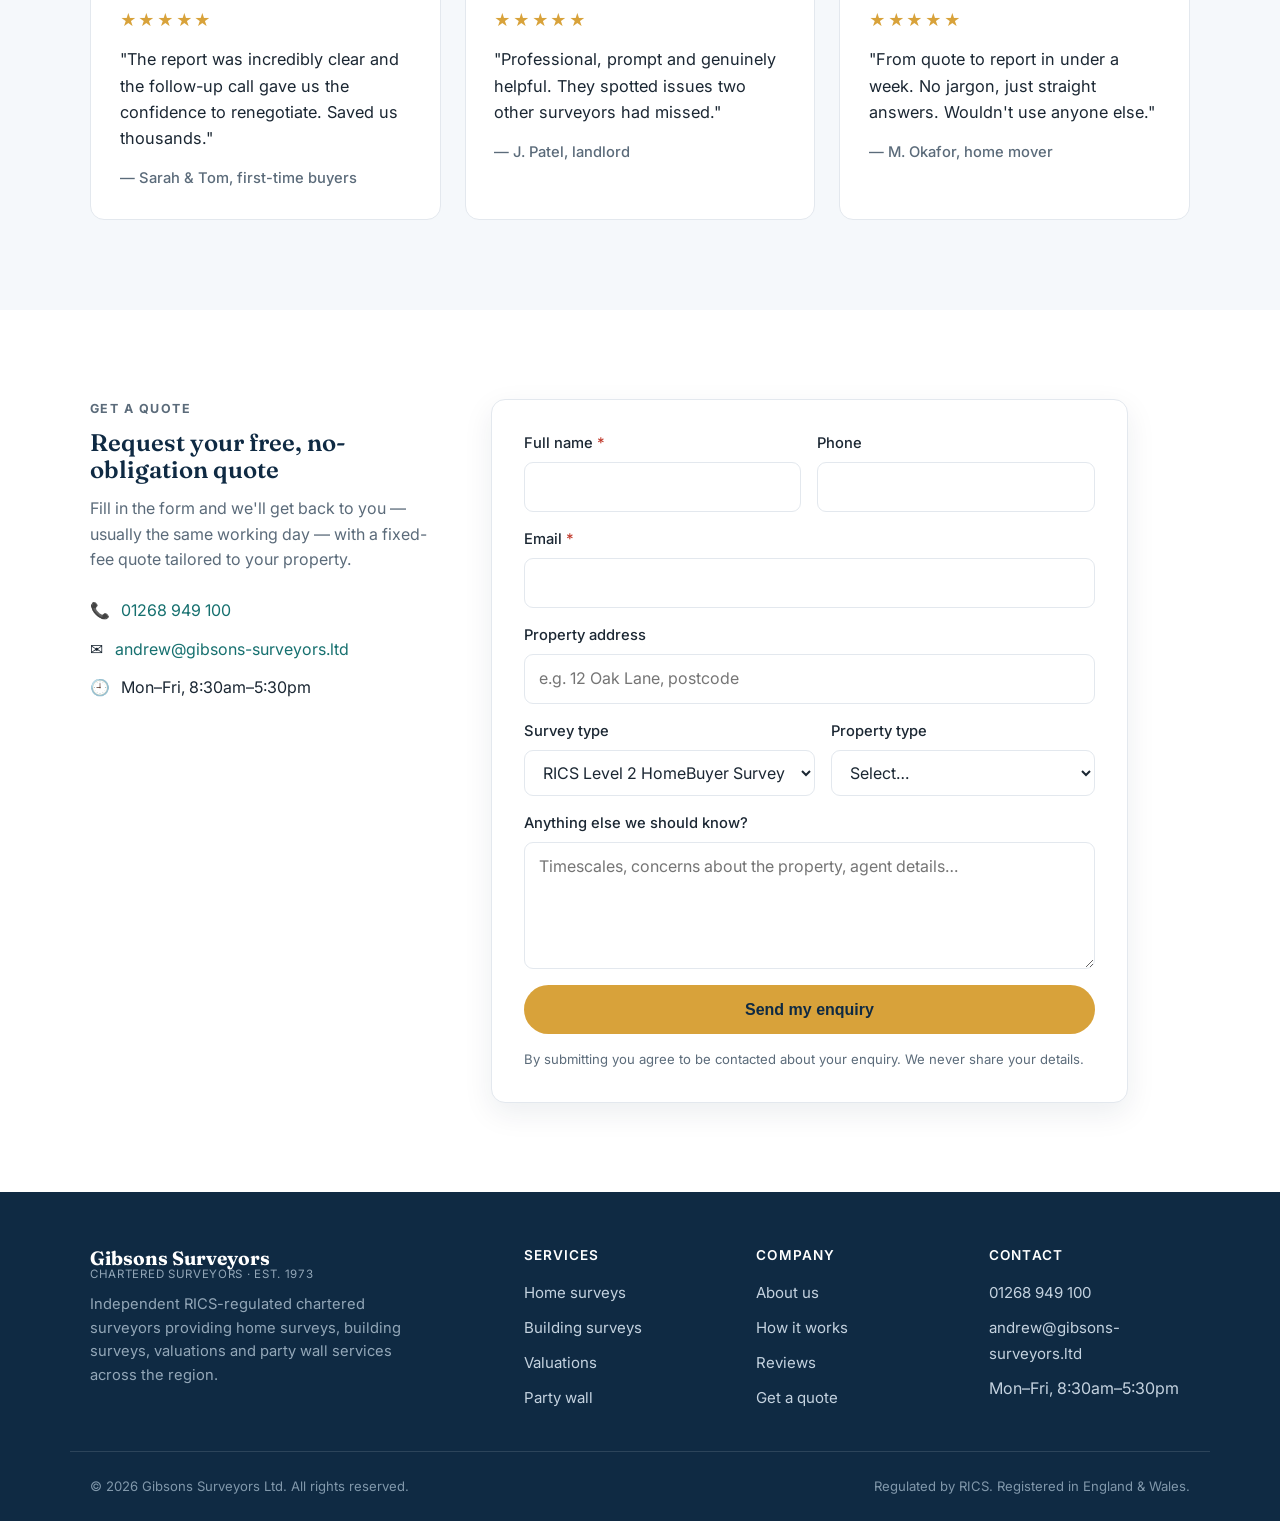
==== commit b58162fc: "Update business phone number to 01268 949 100" ====
--- a/index.html
+++ b/index.html
@@ -69,7 +69,7 @@
           <h2>Get a quote in 60 seconds</h2>
           <p>Tell us about your property and we'll send a fixed-fee quote — usually the same working day.</p>
           <a href="#enquiry" class="btn btn-primary btn-block">Start my quote</a>
-          <p class="card-note">Or call us on <a href="tel:+441234567890">01234 567 890</a></p>
+          <p class="card-note">Or call us on <a href="tel:+441268949100">01268 949 100</a></p>
         </div>
       </div>
     </section>
@@ -229,7 +229,7 @@
           <h2>Request your free, no-obligation quote</h2>
           <p>Fill in the form and we'll get back to you — usually the same working day — with a fixed-fee quote tailored to your property.</p>
           <ul class="enquiry-contact">
-            <li><span aria-hidden="true">📞</span> <a href="tel:+441234567890">01234 567 890</a></li>
+            <li><span aria-hidden="true">📞</span> <a href="tel:+441268949100">01268 949 100</a></li>
             <li><span aria-hidden="true">✉️</span> <a href="mailto:andrew@gibsons-surveyors.ltd">andrew@gibsons-surveyors.ltd</a></li>
             <li><span aria-hidden="true">🕘</span> Mon–Fri, 8:30am–5:30pm</li>
           </ul>
@@ -331,7 +331,7 @@
       <div class="footer-col">
         <h4>Contact</h4>
         <ul>
-          <li><a href="tel:+441234567890">01234 567 890</a></li>
+          <li><a href="tel:+441268949100">01268 949 100</a></li>
           <li><a href="mailto:andrew@gibsons-surveyors.ltd">andrew@gibsons-surveyors.ltd</a></li>
           <li>Mon–Fri, 8:30am–5:30pm</li>
         </ul>
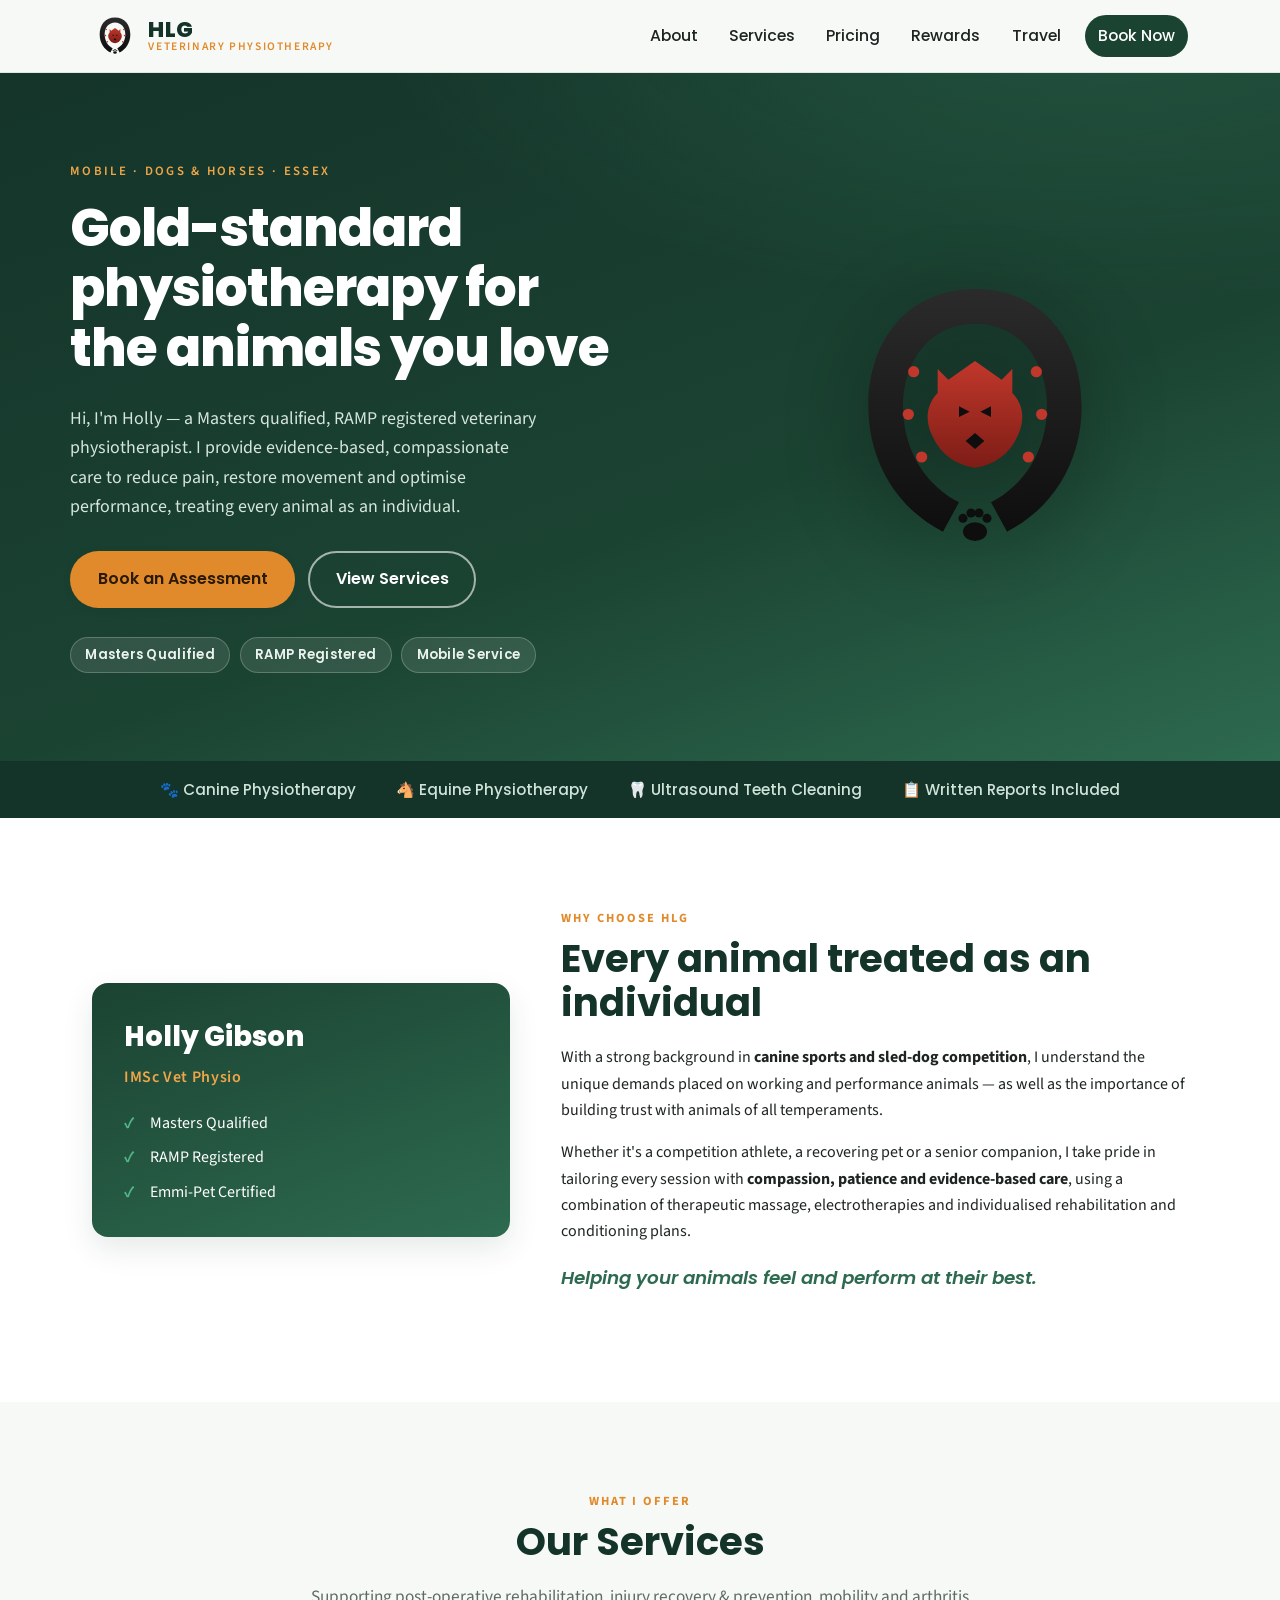
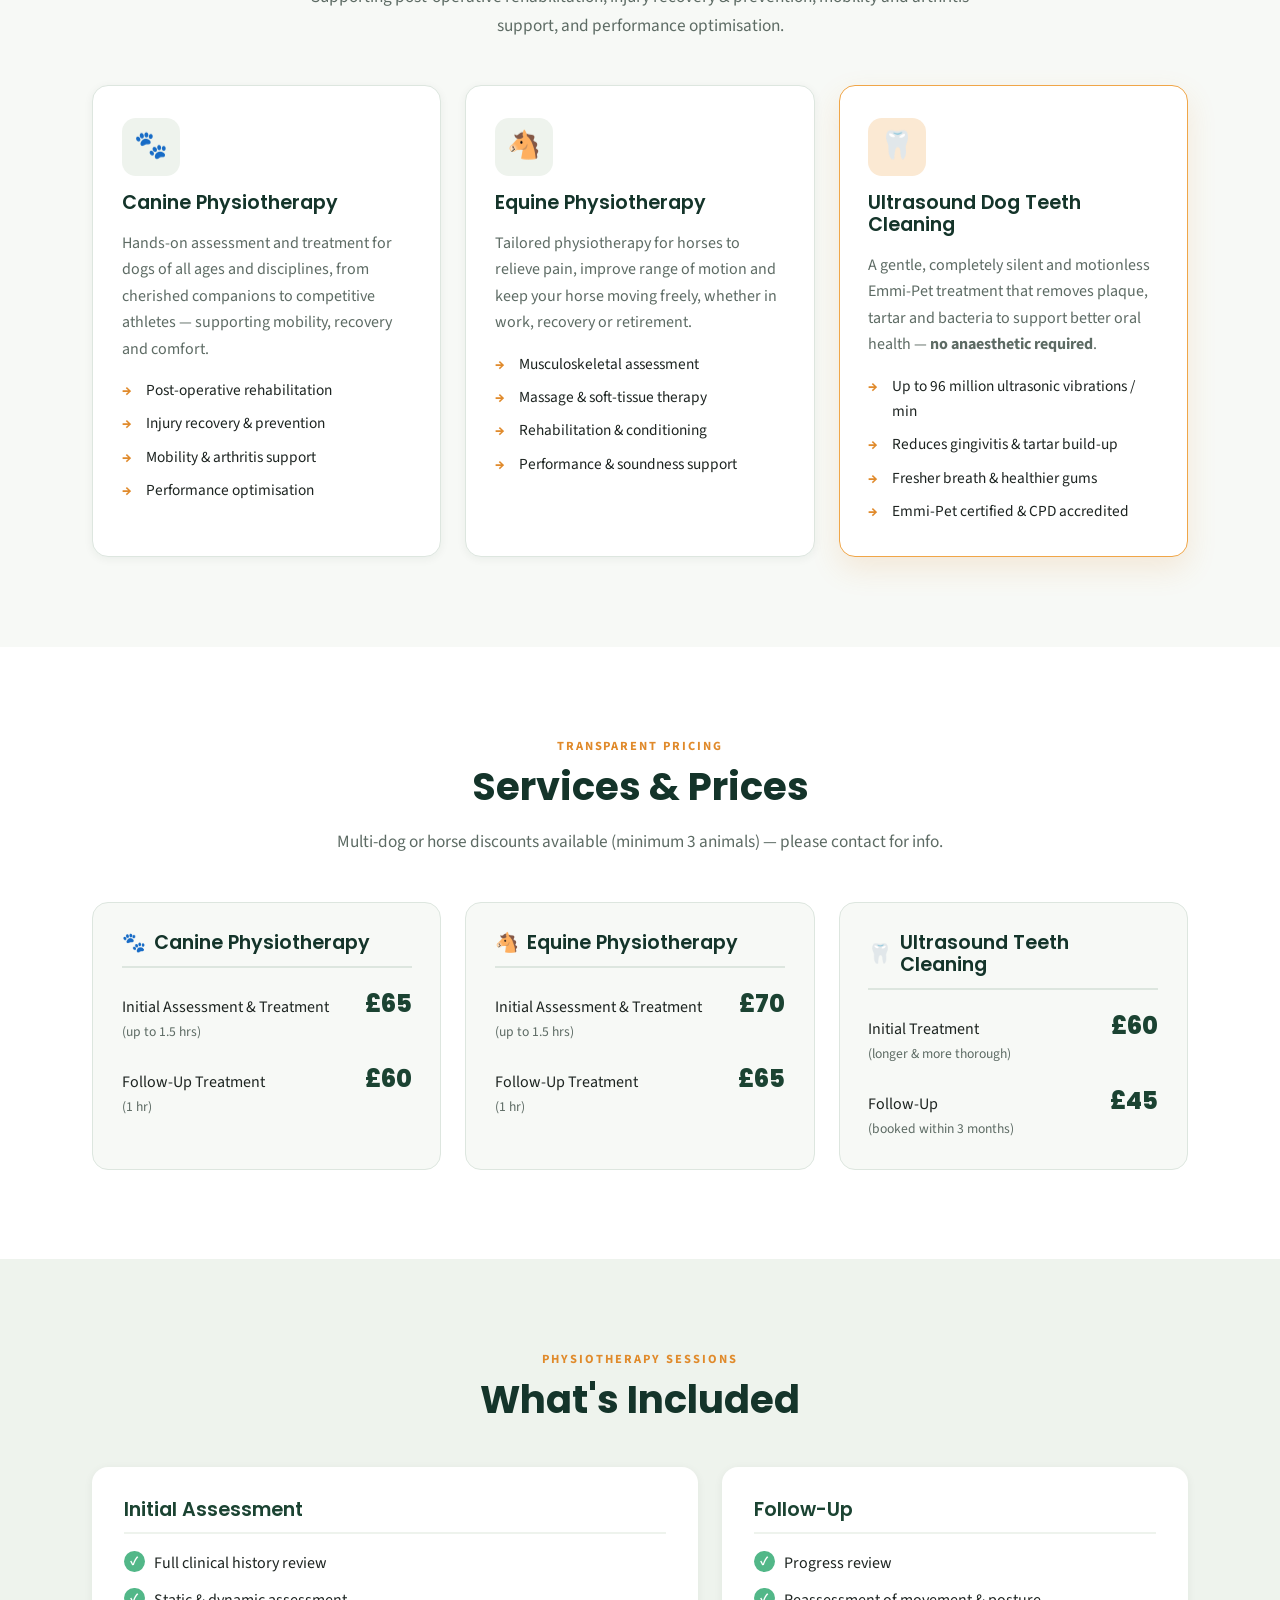
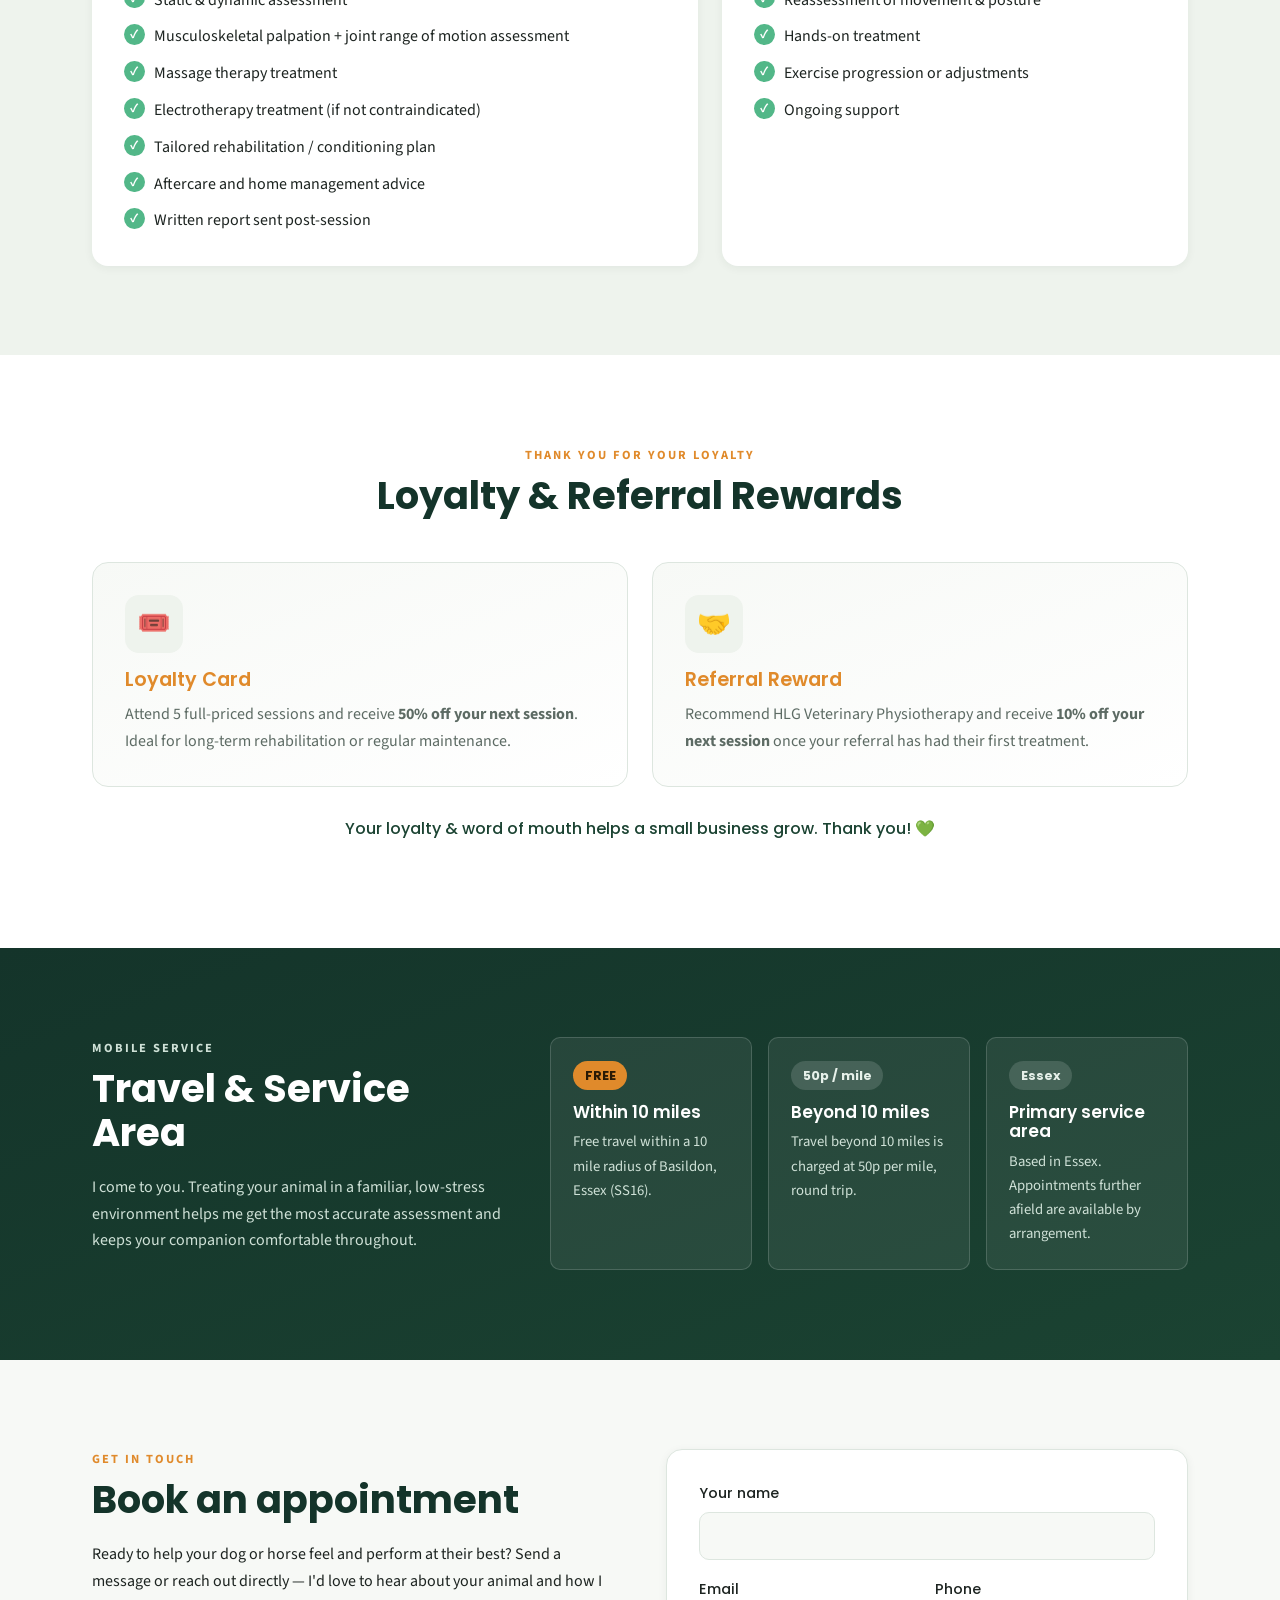
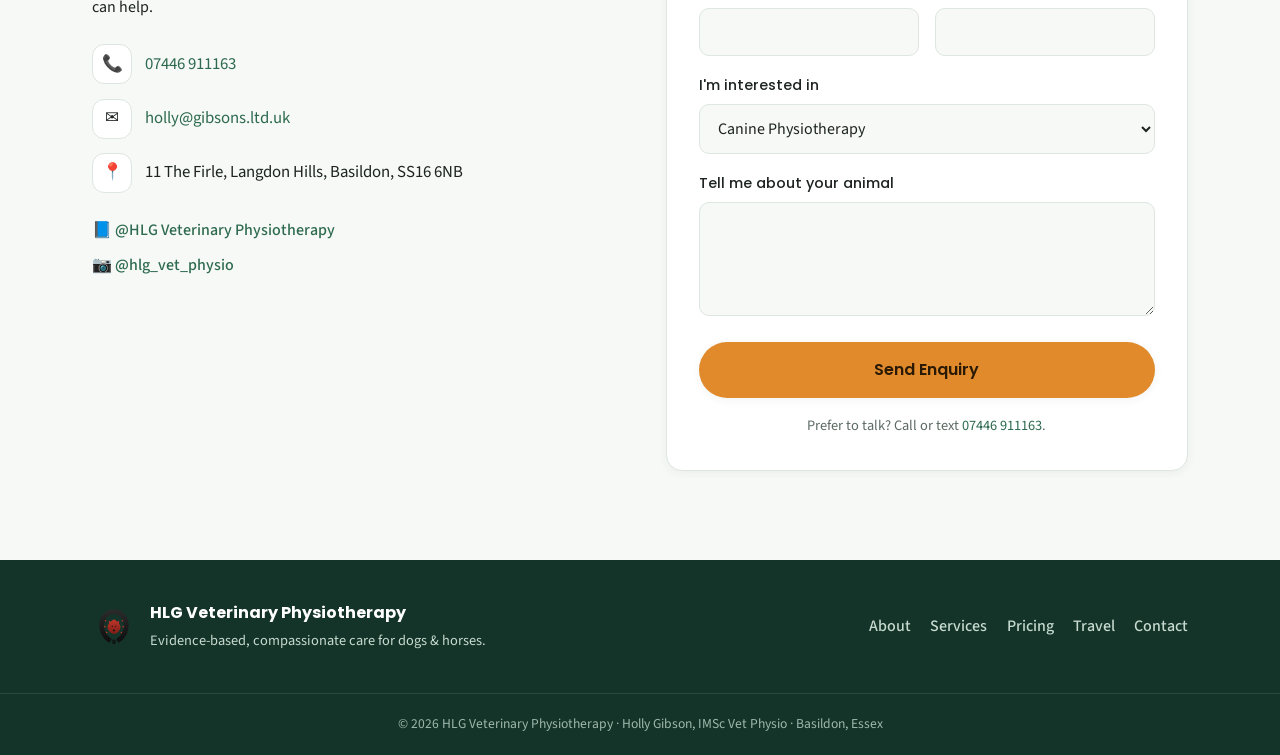
==== commit 04ea57ac: "Add HLG Veterinary Physiotherapy website Responsive single-page site for Holly Gibson's mobile canin" ====
--- a/index.html
+++ b/index.html
@@ -3,298 +3,365 @@
 <head>
   <meta charset="UTF-8" />
   <meta name="viewport" content="width=device-width, initial-scale=1.0" />
-  <title>Gibsons Surveyors — Chartered Surveyors &amp; Property Surveys</title>
-  <meta name="description" content="Gibsons Surveyors are independent chartered surveyors providing RICS Home Surveys, building surveys, valuations and party wall services. Request a free quote today." />
+  <title>HLG Veterinary Physiotherapy | Mobile Canine &amp; Equine Physio in Essex</title>
+  <meta name="description" content="HLG Veterinary Physiotherapy — Masters qualified, RAMP registered mobile veterinary physiotherapist providing evidence-based, compassionate care for dogs and horses across Essex. Canine &amp; equine physiotherapy and Emmi-Pet ultrasound dog teeth cleaning." />
+  <meta name="theme-color" content="#1b4332" />
+  <link rel="icon" type="image/svg+xml" href="assets/logo.svg" />
   <link rel="preconnect" href="https://fonts.googleapis.com" />
   <link rel="preconnect" href="https://fonts.gstatic.com" crossorigin />
-  <link href="https://fonts.googleapis.com/css2?family=Fraunces:opsz,wght@9..144,500;9..144,600&family=Inter:wght@400;500;600;700&display=swap" rel="stylesheet" />
+  <link href="https://fonts.googleapis.com/css2?family=Poppins:wght@400;500;600;700;800&family=Source+Sans+3:wght@400;500;600&display=swap" rel="stylesheet" />
   <link rel="stylesheet" href="styles.css" />
 </head>
 <body>
-  <!-- ===== Header ===== -->
+  <a class="skip-link" href="#main">Skip to content</a>
+
+  <!-- ===== Header / Nav ===== -->
   <header class="site-header" id="top">
-    <div class="container header-inner">
-      <a href="#top" class="brand" aria-label="Gibsons Surveyors home">
-        <span class="brand-mark" aria-hidden="true">
-          <svg viewBox="0 0 32 32" width="32" height="32" fill="none">
-            <path d="M16 2 4 9v14l12 7 12-7V9L16 2Z" stroke="currentColor" stroke-width="1.8" stroke-linejoin="round"/>
-            <path d="M4 9l12 7 12-7M16 16v14" stroke="currentColor" stroke-width="1.8" stroke-linejoin="round"/>
-          </svg>
-        </span>
+    <div class="container nav-inner">
+      <a class="brand" href="#top" aria-label="HLG Veterinary Physiotherapy home">
+        <img src="assets/logo.svg" alt="" class="brand-mark" width="48" height="48" />
         <span class="brand-text">
-          <strong>Gibsons</strong>
-          <small>Chartered Surveyors</small>
+          <span class="brand-name">HLG</span>
+          <span class="brand-sub">Veterinary Physiotherapy</span>
         </span>
       </a>
 
-      <nav class="main-nav" aria-label="Primary">
-        <button class="nav-toggle" aria-expanded="false" aria-controls="nav-list" aria-label="Toggle navigation">
-          <span></span><span></span><span></span>
-        </button>
-        <ul id="nav-list">
-          <li><a href="#services">Services</a></li>
-          <li><a href="#process">How it works</a></li>
-          <li><a href="#about">About</a></li>
-          <li><a href="#testimonials">Reviews</a></li>
-          <li><a href="#enquiry" class="nav-cta">Get a quote</a></li>
-        </ul>
+      <button class="nav-toggle" aria-expanded="false" aria-controls="primary-nav" aria-label="Open menu">
+        <span></span><span></span><span></span>
+      </button>
+
+      <nav id="primary-nav" class="primary-nav" aria-label="Primary">
+        <a href="#about">About</a>
+        <a href="#services">Services</a>
+        <a href="#pricing">Pricing</a>
+        <a href="#rewards">Rewards</a>
+        <a href="#travel">Travel</a>
+        <a class="nav-cta" href="#contact">Book Now</a>
       </nav>
     </div>
   </header>
 
-  <main>
+  <main id="main">
+
     <!-- ===== Hero ===== -->
     <section class="hero">
       <div class="container hero-inner">
         <div class="hero-copy">
-          <p class="eyebrow">RICS-regulated &middot; Independent &middot; Established 1973</p>
-          <h1>Know exactly what you're buying before you commit.</h1>
-          <p class="lede">
-            Gibsons Surveyors are independent chartered surveyors helping homebuyers,
-            owners and landlords across the region make confident property decisions —
-            with clear, jargon-free reports you can actually use.
+          <p class="eyebrow">Mobile &middot; Dogs &amp; Horses &middot; Essex</p>
+          <h1>Gold-standard physiotherapy for the animals you love</h1>
+          <p class="lead">
+            Hi, I'm Holly &mdash; a Masters qualified, RAMP registered veterinary physiotherapist.
+            I provide evidence-based, compassionate care to reduce pain, restore movement and
+            optimise performance, treating every animal as an individual.
           </p>
           <div class="hero-actions">
-            <a href="#enquiry" class="btn btn-primary">Request a free quote</a>
-            <a href="#services" class="btn btn-ghost">Explore our surveys</a>
-          </div>
-          <ul class="hero-trust">
-            <li><strong>5,000+</strong> surveys completed</li>
-            <li><strong>48hr</strong> typical report turnaround</li>
-            <li><strong>4.9/5</strong> average client rating</li>
+            <a class="btn btn-primary" href="#contact">Book an Assessment</a>
+            <a class="btn btn-ghost" href="#services">View Services</a>
+          </div>
+          <ul class="hero-badges">
+            <li>Masters Qualified</li>
+            <li>RAMP Registered</li>
+            <li>Mobile Service</li>
           </ul>
         </div>
-        <div class="hero-card" aria-hidden="false">
-          <div class="card-badge">Free, no-obligation</div>
-          <h2>Get a quote in 60 seconds</h2>
-          <p>Tell us about your property and we'll send a fixed-fee quote — usually the same working day.</p>
-          <a href="#enquiry" class="btn btn-primary btn-block">Start my quote</a>
-          <p class="card-note">Or call us on <a href="tel:+441268949100">01268 949 100</a></p>
+        <div class="hero-emblem" aria-hidden="true">
+          <img src="assets/logo.svg" alt="" width="320" height="320" />
+        </div>
+      </div>
+    </section>
+
+    <!-- ===== Trust strip ===== -->
+    <section class="trust-strip">
+      <div class="container trust-inner">
+        <span>🐾 Canine Physiotherapy</span>
+        <span>🐴 Equine Physiotherapy</span>
+        <span>🦷 Ultrasound Teeth Cleaning</span>
+        <span>📋 Written Reports Included</span>
+      </div>
+    </section>
+
+    <!-- ===== About ===== -->
+    <section id="about" class="section about">
+      <div class="container about-grid">
+        <div class="about-media" aria-hidden="true">
+          <div class="about-card">
+            <span class="about-card-name">Holly Gibson</span>
+            <span class="about-card-role">IMSc Vet Physio</span>
+            <ul class="about-card-list">
+              <li>Masters Qualified</li>
+              <li>RAMP Registered</li>
+              <li>Emmi-Pet Certified</li>
+            </ul>
+          </div>
+        </div>
+        <div class="about-copy">
+          <p class="section-eyebrow">Why choose HLG</p>
+          <h2>Every animal treated as an individual</h2>
+          <p>
+            With a strong background in <strong>canine sports and sled-dog competition</strong>, I understand the
+            unique demands placed on working and performance animals &mdash; as well as the importance of
+            building trust with animals of all temperaments.
+          </p>
+          <p>
+            Whether it's a competition athlete, a recovering pet or a senior companion, I take pride in
+            tailoring every session with <strong>compassion, patience and evidence-based care</strong>, using a
+            combination of therapeutic massage, electrotherapies and individualised rehabilitation and
+            conditioning plans.
+          </p>
+          <p class="about-tagline">Helping your animals feel and perform at their best.</p>
         </div>
       </div>
     </section>
 
     <!-- ===== Services ===== -->
-    <section class="section" id="services">
+    <section id="services" class="section services">
       <div class="container">
         <div class="section-head">
-          <p class="eyebrow">What we do</p>
-          <h2>Surveys for every property and budget</h2>
-          <p class="section-sub">Not sure which one you need? Tell us about the property in the enquiry form and we'll recommend the right level of survey.</p>
-        </div>
-
-        <div class="grid services-grid">
-          <article class="service-card">
-            <div class="service-icon">🏠</div>
-            <h3>RICS Level 1 Survey</h3>
-            <p>A concise condition report for newer, conventional homes in good order. Highlights urgent defects and risks.</p>
-            <p class="service-from">From <strong>£395</strong></p>
-          </article>
-
-          <article class="service-card featured">
-            <div class="ribbon">Most popular</div>
-            <div class="service-icon">🔍</div>
-            <h3>RICS Level 2 HomeBuyer Survey</h3>
-            <p>The right choice for most conventional homes. Condition ratings, defects, and practical advice — with valuation optional.</p>
-            <p class="service-from">From <strong>£595</strong></p>
-          </article>
-
-          <article class="service-card">
-            <div class="service-icon">🏛️</div>
-            <h3>RICS Level 3 Building Survey</h3>
-            <p>Our most thorough inspection for older, larger, altered or unusual properties. In-depth analysis and repair guidance.</p>
-            <p class="service-from">From <strong>£850</strong></p>
-          </article>
-
-          <article class="service-card">
-            <div class="service-icon">📊</div>
-            <h3>Valuations</h3>
-            <p>Independent RICS Red Book valuations for purchase, probate, matrimonial, Help to Buy and tax purposes.</p>
-            <p class="service-from">From <strong>£300</strong></p>
-          </article>
-
-          <article class="service-card">
-            <div class="service-icon">🧱</div>
-            <h3>Party Wall Services</h3>
-            <p>Award preparation, schedules of condition and impartial advice under the Party Wall etc. Act 1996.</p>
-            <p class="service-from">Quoted per project</p>
-          </article>
-
-          <article class="service-card">
-            <div class="service-icon">🛠️</div>
-            <h3>Snagging &amp; Defect Reports</h3>
-            <p>New-build snagging inspections and specific defect investigations — damp, movement, timber and more.</p>
-            <p class="service-from">From <strong>£350</strong></p>
-          </article>
-        </div>
-      </div>
-    </section>
-
-    <!-- ===== Process ===== -->
-    <section class="section section-alt" id="process">
+          <p class="section-eyebrow">What I offer</p>
+          <h2>Our Services</h2>
+          <p class="section-intro">
+            Supporting post-operative rehabilitation, injury recovery &amp; prevention, mobility and
+            arthritis support, and performance optimisation.
+          </p>
+        </div>
+
+        <div class="cards">
+          <article class="card">
+            <div class="card-icon">🐾</div>
+            <h3>Canine Physiotherapy</h3>
+            <p>
+              Hands-on assessment and treatment for dogs of all ages and disciplines, from cherished
+              companions to competitive athletes &mdash; supporting mobility, recovery and comfort.
+            </p>
+            <ul class="card-points">
+              <li>Post-operative rehabilitation</li>
+              <li>Injury recovery &amp; prevention</li>
+              <li>Mobility &amp; arthritis support</li>
+              <li>Performance optimisation</li>
+            </ul>
+          </article>
+
+          <article class="card">
+            <div class="card-icon">🐴</div>
+            <h3>Equine Physiotherapy</h3>
+            <p>
+              Tailored physiotherapy for horses to relieve pain, improve range of motion and keep your
+              horse moving freely, whether in work, recovery or retirement.
+            </p>
+            <ul class="card-points">
+              <li>Musculoskeletal assessment</li>
+              <li>Massage &amp; soft-tissue therapy</li>
+              <li>Rehabilitation &amp; conditioning</li>
+              <li>Performance &amp; soundness support</li>
+            </ul>
+          </article>
+
+          <article class="card card-feature">
+            <div class="card-icon">🦷</div>
+            <h3>Ultrasound Dog Teeth Cleaning</h3>
+            <p>
+              A gentle, completely silent and motionless Emmi-Pet treatment that removes plaque, tartar
+              and bacteria to support better oral health &mdash; <strong>no anaesthetic required</strong>.
+            </p>
+            <ul class="card-points">
+              <li>Up to 96 million ultrasonic vibrations / min</li>
+              <li>Reduces gingivitis &amp; tartar build-up</li>
+              <li>Fresher breath &amp; healthier gums</li>
+              <li>Emmi-Pet certified &amp; CPD accredited</li>
+            </ul>
+          </article>
+        </div>
+      </div>
+    </section>
+
+    <!-- ===== Pricing ===== -->
+    <section id="pricing" class="section pricing">
       <div class="container">
         <div class="section-head">
-          <p class="eyebrow">How it works</p>
-          <h2>Straightforward from quote to report</h2>
-        </div>
-        <ol class="grid process-grid">
-          <li class="process-step">
-            <span class="step-num">1</span>
-            <h3>Request a quote</h3>
-            <p>Send a few details about the property. We reply with a clear fixed fee — no hidden costs.</p>
-          </li>
-          <li class="process-step">
-            <span class="step-num">2</span>
-            <h3>Book your survey</h3>
-            <p>We arrange access with the agent or vendor and confirm a date that suits you.</p>
-          </li>
-          <li class="process-step">
-            <span class="step-num">3</span>
-            <h3>We inspect</h3>
-            <p>A qualified chartered surveyor carries out a thorough on-site inspection.</p>
-          </li>
-          <li class="process-step">
-            <span class="step-num">4</span>
-            <h3>Get your report</h3>
-            <p>You receive a clear, photographed report — typically within 48 hours — plus a call to talk it through.</p>
-          </li>
-        </ol>
-      </div>
-    </section>
-
-    <!-- ===== About ===== -->
-    <section class="section" id="about">
-      <div class="container about-inner">
-        <div class="about-copy">
-          <p class="eyebrow">About us</p>
-          <h2>Local expertise, regulated assurance</h2>
+          <p class="section-eyebrow">Transparent pricing</p>
+          <h2>Services &amp; Prices</h2>
+          <p class="section-intro">Multi-dog or horse discounts available (minimum 3 animals) &mdash; please contact for info.</p>
+        </div>
+
+        <div class="price-grid">
+          <div class="price-card">
+            <h3><span aria-hidden="true">🐾</span> Canine Physiotherapy</h3>
+            <ul class="price-list">
+              <li><span>Initial Assessment &amp; Treatment <em>(up to 1.5 hrs)</em></span><span class="price">£65</span></li>
+              <li><span>Follow-Up Treatment <em>(1 hr)</em></span><span class="price">£60</span></li>
+            </ul>
+          </div>
+
+          <div class="price-card">
+            <h3><span aria-hidden="true">🐴</span> Equine Physiotherapy</h3>
+            <ul class="price-list">
+              <li><span>Initial Assessment &amp; Treatment <em>(up to 1.5 hrs)</em></span><span class="price">£70</span></li>
+              <li><span>Follow-Up Treatment <em>(1 hr)</em></span><span class="price">£65</span></li>
+            </ul>
+          </div>
+
+          <div class="price-card">
+            <h3><span aria-hidden="true">🦷</span> Ultrasound Teeth Cleaning</h3>
+            <ul class="price-list">
+              <li><span>Initial Treatment <em>(longer &amp; more thorough)</em></span><span class="price">£60</span></li>
+              <li><span>Follow-Up <em>(booked within 3 months)</em></span><span class="price">£45</span></li>
+            </ul>
+          </div>
+        </div>
+      </div>
+    </section>
+
+    <!-- ===== What's Included ===== -->
+    <section class="section included">
+      <div class="container">
+        <div class="section-head">
+          <p class="section-eyebrow">Physiotherapy sessions</p>
+          <h2>What's Included</h2>
+        </div>
+        <div class="included-grid">
+          <div class="included-col">
+            <h3>Initial Assessment</h3>
+            <ul class="check-list">
+              <li>Full clinical history review</li>
+              <li>Static &amp; dynamic assessment</li>
+              <li>Musculoskeletal palpation + joint range of motion assessment</li>
+              <li>Massage therapy treatment</li>
+              <li>Electrotherapy treatment (if not contraindicated)</li>
+              <li>Tailored rehabilitation / conditioning plan</li>
+              <li>Aftercare and home management advice</li>
+              <li>Written report sent post-session</li>
+            </ul>
+          </div>
+          <div class="included-col">
+            <h3>Follow-Up</h3>
+            <ul class="check-list">
+              <li>Progress review</li>
+              <li>Reassessment of movement &amp; posture</li>
+              <li>Hands-on treatment</li>
+              <li>Exercise progression or adjustments</li>
+              <li>Ongoing support</li>
+            </ul>
+          </div>
+        </div>
+      </div>
+    </section>
+
+    <!-- ===== Rewards ===== -->
+    <section id="rewards" class="section rewards">
+      <div class="container">
+        <div class="section-head">
+          <p class="section-eyebrow">Thank you for your loyalty</p>
+          <h2>Loyalty &amp; Referral Rewards</h2>
+        </div>
+        <div class="reward-grid">
+          <article class="reward-card">
+            <div class="card-icon">🎟️</div>
+            <h3>Loyalty Card</h3>
+            <p>Attend 5 full-priced sessions and receive <strong>50% off your next session</strong>. Ideal for long-term rehabilitation or regular maintenance.</p>
+          </article>
+          <article class="reward-card">
+            <div class="card-icon">🤝</div>
+            <h3>Referral Reward</h3>
+            <p>Recommend HLG Veterinary Physiotherapy and receive <strong>10% off your next session</strong> once your referral has had their first treatment.</p>
+          </article>
+        </div>
+        <p class="reward-note">Your loyalty &amp; word of mouth helps a small business grow. Thank you! 💚</p>
+      </div>
+    </section>
+
+    <!-- ===== Travel ===== -->
+    <section id="travel" class="section travel">
+      <div class="container travel-grid">
+        <div class="travel-copy">
+          <p class="section-eyebrow">Mobile service</p>
+          <h2>Travel &amp; Service Area</h2>
           <p>
-            Gibsons Surveyors has been advising property buyers and owners across the
-            region since 1973. We're a small, independent practice — which means you deal
-            directly with an experienced chartered surveyor, not a call centre.
-          </p>
+            I come to you. Treating your animal in a familiar, low-stress environment helps me get
+            the most accurate assessment and keeps your companion comfortable throughout.
+          </p>
+        </div>
+        <div class="travel-cards">
+          <div class="travel-card">
+            <span class="travel-tag free">FREE</span>
+            <h3>Within 10 miles</h3>
+            <p>Free travel within a 10 mile radius of Basildon, Essex (SS16).</p>
+          </div>
+          <div class="travel-card">
+            <span class="travel-tag">50p / mile</span>
+            <h3>Beyond 10 miles</h3>
+            <p>Travel beyond 10 miles is charged at 50p per mile, round trip.</p>
+          </div>
+          <div class="travel-card">
+            <span class="travel-tag">Essex</span>
+            <h3>Primary service area</h3>
+            <p>Based in Essex. Appointments further afield are available by arrangement.</p>
+          </div>
+        </div>
+      </div>
+    </section>
+
+    <!-- ===== Contact ===== -->
+    <section id="contact" class="section contact">
+      <div class="container contact-grid">
+        <div class="contact-copy">
+          <p class="section-eyebrow">Get in touch</p>
+          <h2>Book an appointment</h2>
           <p>
-            Every member of our team is RICS-regulated and fully insured, and we pride
-            ourselves on reports that are genuinely readable. We tell you what matters,
-            what it'll cost, and what to do next.
-          </p>
-          <ul class="about-points">
-            <li>RICS-regulated chartered surveyors</li>
-            <li>Independent &amp; impartial — we don't sell mortgages or homes</li>
-            <li>Fixed fees agreed up front</li>
-            <li>Fully insured with professional indemnity cover</li>
+            Ready to help your dog or horse feel and perform at their best? Send a message or reach out
+            directly &mdash; I'd love to hear about your animal and how I can help.
+          </p>
+          <ul class="contact-list">
+            <li>
+              <span class="contact-ico">📞</span>
+              <a href="tel:+447446911163">07446 911163</a>
+            </li>
+            <li>
+              <span class="contact-ico">✉️</span>
+              <a href="mailto:holly@gibsons.ltd.uk">holly@gibsons.ltd.uk</a>
+            </li>
+            <li>
+              <span class="contact-ico">📍</span>
+              <span>11 The Firle, Langdon Hills, Basildon, SS16 6NB</span>
+            </li>
           </ul>
-        </div>
-        <aside class="about-stats">
-          <div class="stat"><strong>50+</strong><span>years serving the region</span></div>
-          <div class="stat"><strong>5,000+</strong><span>surveys completed</span></div>
-          <div class="stat"><strong>48 hr</strong><span>typical turnaround</span></div>
-          <div class="stat"><strong>100%</strong><span>RICS-regulated team</span></div>
-        </aside>
-      </div>
-    </section>
-
-    <!-- ===== Testimonials ===== -->
-    <section class="section section-alt" id="testimonials">
-      <div class="container">
-        <div class="section-head">
-          <p class="eyebrow">Reviews</p>
-          <h2>Trusted by homebuyers like you</h2>
-        </div>
-        <div class="grid testimonial-grid">
-          <figure class="testimonial">
-            <div class="stars" aria-label="5 out of 5 stars">★★★★★</div>
-            <blockquote>"The report was incredibly clear and the follow-up call gave us the confidence to renegotiate. Saved us thousands."</blockquote>
-            <figcaption>— Sarah &amp; Tom, first-time buyers</figcaption>
-          </figure>
-          <figure class="testimonial">
-            <div class="stars" aria-label="5 out of 5 stars">★★★★★</div>
-            <blockquote>"Professional, prompt and genuinely helpful. They spotted issues two other surveyors had missed."</blockquote>
-            <figcaption>— J. Patel, landlord</figcaption>
-          </figure>
-          <figure class="testimonial">
-            <div class="stars" aria-label="5 out of 5 stars">★★★★★</div>
-            <blockquote>"From quote to report in under a week. No jargon, just straight answers. Wouldn't use anyone else."</blockquote>
-            <figcaption>— M. Okafor, home mover</figcaption>
-          </figure>
-        </div>
-      </div>
-    </section>
-
-    <!-- ===== Enquiry ===== -->
-    <section class="section" id="enquiry">
-      <div class="container enquiry-inner">
-        <div class="enquiry-copy">
-          <p class="eyebrow">Get a quote</p>
-          <h2>Request your free, no-obligation quote</h2>
-          <p>Fill in the form and we'll get back to you — usually the same working day — with a fixed-fee quote tailored to your property.</p>
-          <ul class="enquiry-contact">
-            <li><span aria-hidden="true">📞</span> <a href="tel:+441268949100">01268 949 100</a></li>
-            <li><span aria-hidden="true">✉️</span> <a href="mailto:andrew@gibsons-surveyors.ltd">andrew@gibsons-surveyors.ltd</a></li>
-            <li><span aria-hidden="true">🕘</span> Mon–Fri, 8:30am–5:30pm</li>
-          </ul>
-        </div>
-
-        <form class="enquiry-form" id="enquiry-form" novalidate>
-          <div class="form-row">
+          <div class="socials">
+            <a href="https://www.facebook.com/" target="_blank" rel="noopener noreferrer">📘 @HLG Veterinary Physiotherapy</a>
+            <a href="https://www.instagram.com/hlg_vet_physio/" target="_blank" rel="noopener noreferrer">📷 @hlg_vet_physio</a>
+          </div>
+        </div>
+
+        <form class="contact-form" action="https://formsubmit.co/holly@gibsons.ltd.uk" method="POST">
+          <input type="hidden" name="_subject" value="New enquiry from HLG website" />
+          <input type="text" name="_honey" style="display:none" tabindex="-1" autocomplete="off" />
+          <div class="field">
+            <label for="name">Your name</label>
+            <input id="name" name="name" type="text" required autocomplete="name" />
+          </div>
+          <div class="field-row">
             <div class="field">
-              <label for="name">Full name <span class="req">*</span></label>
-              <input type="text" id="name" name="name" autocomplete="name" required />
+              <label for="email">Email</label>
+              <input id="email" name="email" type="email" required autocomplete="email" />
             </div>
             <div class="field">
               <label for="phone">Phone</label>
-              <input type="tel" id="phone" name="phone" autocomplete="tel" />
+              <input id="phone" name="phone" type="tel" autocomplete="tel" />
             </div>
           </div>
-
           <div class="field">
-            <label for="email">Email <span class="req">*</span></label>
-            <input type="email" id="email" name="email" autocomplete="email" required />
-          </div>
-
+            <label for="service">I'm interested in</label>
+            <select id="service" name="service">
+              <option>Canine Physiotherapy</option>
+              <option>Equine Physiotherapy</option>
+              <option>Ultrasound Teeth Cleaning</option>
+              <option>Not sure yet — please advise</option>
+            </select>
+          </div>
           <div class="field">
-            <label for="address">Property address</label>
-            <input type="text" id="address" name="address" autocomplete="street-address" placeholder="e.g. 12 Oak Lane, postcode" />
-          </div>
-
-          <div class="form-row">
-            <div class="field">
-              <label for="service">Survey type</label>
-              <select id="service" name="service">
-                <option value="">Not sure — please advise</option>
-                <option>RICS Level 1 Survey</option>
-                <option selected>RICS Level 2 HomeBuyer Survey</option>
-                <option>RICS Level 3 Building Survey</option>
-                <option>Valuation</option>
-                <option>Party Wall Services</option>
-                <option>Snagging / Defect Report</option>
-              </select>
-            </div>
-            <div class="field">
-              <label for="propertyType">Property type</label>
-              <select id="propertyType" name="propertyType">
-                <option value="">Select…</option>
-                <option>Flat / apartment</option>
-                <option>Terraced house</option>
-                <option>Semi-detached house</option>
-                <option>Detached house</option>
-                <option>Bungalow</option>
-                <option>Period / listed property</option>
-                <option>Commercial</option>
-                <option>Other</option>
-              </select>
-            </div>
-          </div>
-
-          <div class="field">
-            <label for="message">Anything else we should know?</label>
-            <textarea id="message" name="message" rows="4" placeholder="Timescales, concerns about the property, agent details…"></textarea>
-          </div>
-
-          <button type="submit" class="btn btn-primary btn-block">Send my enquiry</button>
-          <p class="form-disclaimer">By submitting you agree to be contacted about your enquiry. We never share your details.</p>
-
-          <div class="form-status" id="form-status" role="status" aria-live="polite" hidden></div>
+            <label for="message">Tell me about your animal</label>
+            <textarea id="message" name="message" rows="4" required></textarea>
+          </div>
+          <button type="submit" class="btn btn-primary btn-block">Send Enquiry</button>
+          <p class="form-note">Prefer to talk? Call or text <a href="tel:+447446911163">07446 911163</a>.</p>
         </form>
       </div>
     </section>
@@ -304,42 +371,24 @@
   <footer class="site-footer">
     <div class="container footer-inner">
       <div class="footer-brand">
-        <span class="brand-text">
-          <strong>Gibsons Surveyors</strong>
-          <small>Chartered Surveyors &middot; Est. 1973</small>
-        </span>
-        <p>Independent RICS-regulated chartered surveyors providing home surveys, building surveys, valuations and party wall services across the region.</p>
-      </div>
-      <div class="footer-col">
-        <h4>Services</h4>
-        <ul>
-          <li><a href="#services">Home surveys</a></li>
-          <li><a href="#services">Building surveys</a></li>
-          <li><a href="#services">Valuations</a></li>
-          <li><a href="#services">Party wall</a></li>
-        </ul>
-      </div>
-      <div class="footer-col">
-        <h4>Company</h4>
-        <ul>
-          <li><a href="#about">About us</a></li>
-          <li><a href="#process">How it works</a></li>
-          <li><a href="#testimonials">Reviews</a></li>
-          <li><a href="#enquiry">Get a quote</a></li>
-        </ul>
-      </div>
-      <div class="footer-col">
-        <h4>Contact</h4>
-        <ul>
-          <li><a href="tel:+441268949100">01268 949 100</a></li>
-          <li><a href="mailto:andrew@gibsons-surveyors.ltd">andrew@gibsons-surveyors.ltd</a></li>
-          <li>Mon–Fri, 8:30am–5:30pm</li>
-        </ul>
-      </div>
+        <img src="assets/logo.svg" alt="" width="44" height="44" />
+        <div>
+          <strong>HLG Veterinary Physiotherapy</strong>
+          <span>Evidence-based, compassionate care for dogs &amp; horses.</span>
+        </div>
+      </div>
+      <nav class="footer-nav" aria-label="Footer">
+        <a href="#about">About</a>
+        <a href="#services">Services</a>
+        <a href="#pricing">Pricing</a>
+        <a href="#travel">Travel</a>
+        <a href="#contact">Contact</a>
+      </nav>
     </div>
-    <div class="container footer-bottom">
-      <p>&copy; <span id="year"></span> Gibsons Surveyors Ltd. All rights reserved.</p>
-      <p>Regulated by RICS. Registered in England &amp; Wales.</p>
+    <div class="footer-bottom">
+      <div class="container">
+        <p>&copy; <span id="year"></span> HLG Veterinary Physiotherapy &middot; Holly Gibson, IMSc Vet Physio &middot; Basildon, Essex</p>
+      </div>
     </div>
   </footer>
 
--- a/styles.css
+++ b/styles.css
@@ -1,21 +1,25 @@
-/* ===== Design tokens ===== */
+/* ===== HLG Veterinary Physiotherapy — stylesheet ===== */
 :root {
-  --navy: #0f2a43;
-  --navy-700: #143655;
-  --teal: #1f8a8a;
-  --teal-600: #16706f;
-  --gold: #d8a23a;
-  --ink: #1b2733;
-  --muted: #5b6b7a;
-  --line: #e3e8ee;
-  --bg: #ffffff;
-  --bg-alt: #f5f8fb;
-  --card: #ffffff;
-  --shadow: 0 10px 30px rgba(15, 42, 67, 0.08);
-  --shadow-lg: 0 20px 50px rgba(15, 42, 67, 0.14);
-  --radius: 14px;
-  --radius-sm: 9px;
-  --maxw: 1140px;
+  --green-900: #14342a;
+  --green-700: #1b4332;
+  --green-600: #2d6a4f;
+  --green-400: #52b788;
+  --amber-500: #e08a2b;
+  --amber-400: #f0a648;
+  --red-600: #b9362b;
+  --ink: #1d2421;
+  --muted: #5d6b64;
+  --paper: #f7f9f6;
+  --paper-2: #eef3ed;
+  --white: #ffffff;
+  --line: #dde6df;
+  --shadow-sm: 0 2px 10px rgba(20, 52, 42, 0.06);
+  --shadow-md: 0 12px 30px rgba(20, 52, 42, 0.10);
+  --radius: 16px;
+  --radius-sm: 10px;
+  --max: 1140px;
+  --font-head: "Poppins", system-ui, sans-serif;
+  --font-body: "Source Sans 3", system-ui, sans-serif;
 }
 
 * { box-sizing: border-box; }
@@ -24,382 +28,284 @@
 
 body {
   margin: 0;
-  font-family: 'Inter', system-ui, -apple-system, Segoe UI, Roboto, sans-serif;
+  font-family: var(--font-body);
   color: var(--ink);
-  background: var(--bg);
-  line-height: 1.6;
+  background: var(--paper);
+  line-height: 1.65;
   -webkit-font-smoothing: antialiased;
 }
 
-h1, h2, h3, h4 {
-  font-family: 'Fraunces', Georgia, serif;
-  line-height: 1.15;
-  color: var(--navy);
-  margin: 0 0 .5em;
-  font-weight: 600;
-}
-
-p { margin: 0 0 1rem; }
-a { color: var(--teal-600); text-decoration: none; }
+img { max-width: 100%; display: block; }
+
+a { color: var(--green-600); text-decoration: none; }
 a:hover { text-decoration: underline; }
 
-img, svg { max-width: 100%; }
-
-.container {
-  width: 100%;
-  max-width: var(--maxw);
-  margin: 0 auto;
-  padding: 0 1.25rem;
-}
-
-.eyebrow {
-  text-transform: uppercase;
-  letter-spacing: .12em;
-  font-size: .78rem;
-  font-weight: 700;
-  color: var(--teal);
-  margin: 0 0 .6rem;
-}
+h1, h2, h3 { font-family: var(--font-head); line-height: 1.15; color: var(--green-900); margin: 0 0 .5em; }
+h1 { font-size: clamp(2rem, 5vw, 3.25rem); font-weight: 800; letter-spacing: -0.02em; }
+h2 { font-size: clamp(1.6rem, 3.5vw, 2.4rem); font-weight: 700; }
+h3 { font-size: 1.2rem; font-weight: 600; }
+
+.container { width: 100%; max-width: var(--max); margin-inline: auto; padding-inline: 22px; }
+
+.section { padding: clamp(3.5rem, 7vw, 6rem) 0; }
+
+.skip-link {
+  position: absolute; left: -999px; top: 0; background: var(--green-700); color: #fff;
+  padding: 10px 16px; border-radius: 0 0 8px 0; z-index: 200;
+}
+.skip-link:focus { left: 0; }
 
 /* ===== Buttons ===== */
 .btn {
-  display: inline-flex;
-  align-items: center;
-  justify-content: center;
-  gap: .5rem;
-  font-weight: 600;
-  font-size: 1rem;
-  padding: .85rem 1.4rem;
-  border-radius: 999px;
-  border: 2px solid transparent;
-  cursor: pointer;
-  transition: transform .15s ease, background .15s ease, box-shadow .15s ease;
+  display: inline-flex; align-items: center; justify-content: center; gap: .5rem;
+  font-family: var(--font-head); font-weight: 600; font-size: 1rem;
+  padding: .85rem 1.6rem; border-radius: 999px; border: 2px solid transparent;
+  cursor: pointer; transition: transform .15s ease, box-shadow .2s ease, background .2s ease;
   text-decoration: none;
 }
-.btn:hover { text-decoration: none; transform: translateY(-1px); }
-.btn-primary { background: var(--gold); color: var(--navy); }
-.btn-primary:hover { background: #c8901f; }
-.btn-ghost { background: transparent; color: #fff; border-color: rgba(255,255,255,.5); }
+.btn:hover { text-decoration: none; transform: translateY(-2px); }
+.btn-primary { background: var(--amber-500); color: #2a1a05; box-shadow: var(--shadow-sm); }
+.btn-primary:hover { background: var(--amber-400); box-shadow: var(--shadow-md); }
+.btn-ghost { background: transparent; color: var(--white); border-color: rgba(255,255,255,.6); }
 .btn-ghost:hover { background: rgba(255,255,255,.12); }
 .btn-block { width: 100%; }
 
 /* ===== Header ===== */
 .site-header {
-  position: sticky;
-  top: 0;
-  z-index: 50;
-  background: rgba(255,255,255,.92);
-  backdrop-filter: saturate(180%) blur(10px);
+  position: sticky; top: 0; z-index: 100;
+  background: rgba(247, 249, 246, 0.92);
+  backdrop-filter: blur(10px);
   border-bottom: 1px solid var(--line);
 }
-.header-inner {
-  display: flex;
-  align-items: center;
-  justify-content: space-between;
-  height: 72px;
-}
-.brand { display: inline-flex; align-items: center; gap: .65rem; color: var(--navy); }
+.nav-inner { display: flex; align-items: center; justify-content: space-between; min-height: 72px; }
+.brand { display: flex; align-items: center; gap: .65rem; }
 .brand:hover { text-decoration: none; }
-.brand-mark { color: var(--teal); display: inline-flex; }
+.brand-mark { width: 46px; height: 46px; }
 .brand-text { display: flex; flex-direction: column; line-height: 1.05; }
-.brand-text strong { font-family: 'Fraunces', serif; font-size: 1.25rem; color: var(--navy); }
-.brand-text small { font-size: .72rem; letter-spacing: .06em; color: var(--muted); text-transform: uppercase; }
-
-.main-nav ul {
-  display: flex;
-  align-items: center;
-  gap: 1.6rem;
-  list-style: none;
-  margin: 0;
-  padding: 0;
-}
-.main-nav a { color: var(--ink); font-weight: 500; }
-.main-nav a:hover { color: var(--teal-600); text-decoration: none; }
-.nav-cta {
-  background: var(--navy);
-  color: #fff !important;
-  padding: .55rem 1.1rem;
-  border-radius: 999px;
-}
-.nav-cta:hover { background: var(--navy-700); }
+.brand-name { font-family: var(--font-head); font-weight: 800; font-size: 1.35rem; color: var(--green-900); letter-spacing: .02em; }
+.brand-sub { font-size: .72rem; letter-spacing: .14em; text-transform: uppercase; color: var(--amber-500); font-weight: 600; }
+
+.primary-nav { display: flex; align-items: center; gap: .35rem; }
+.primary-nav a {
+  font-family: var(--font-head); font-weight: 500; color: var(--ink);
+  padding: .5rem .8rem; border-radius: 999px; font-size: .98rem;
+}
+.primary-nav a:hover { background: var(--paper-2); text-decoration: none; }
+.primary-nav .nav-cta { background: var(--green-700); color: #fff; margin-left: .4rem; }
+.primary-nav .nav-cta:hover { background: var(--green-600); }
 
 .nav-toggle {
-  display: none;
-  flex-direction: column;
-  gap: 5px;
-  background: none;
-  border: 0;
-  cursor: pointer;
-  padding: 8px;
-}
-.nav-toggle span {
-  width: 24px; height: 2px; background: var(--navy); border-radius: 2px;
-  transition: transform .2s ease, opacity .2s ease;
-}
+  display: none; flex-direction: column; gap: 5px; width: 44px; height: 44px;
+  background: none; border: none; cursor: pointer; padding: 10px;
+}
+.nav-toggle span { height: 2.5px; width: 100%; background: var(--green-900); border-radius: 2px; transition: .25s; }
+.nav-toggle[aria-expanded="true"] span:nth-child(1) { transform: translateY(7.5px) rotate(45deg); }
+.nav-toggle[aria-expanded="true"] span:nth-child(2) { opacity: 0; }
+.nav-toggle[aria-expanded="true"] span:nth-child(3) { transform: translateY(-7.5px) rotate(-45deg); }
 
 /* ===== Hero ===== */
 .hero {
   background:
-    radial-gradient(1200px 500px at 80% -10%, rgba(31,138,138,.18), transparent 60%),
-    linear-gradient(160deg, var(--navy) 0%, var(--navy-700) 55%, #0c2236 100%);
-  color: #eaf1f7;
-  padding: clamp(3rem, 7vw, 6rem) 0;
+    radial-gradient(1200px 500px at 85% -10%, rgba(82,183,136,.18), transparent 60%),
+    linear-gradient(160deg, var(--green-900), var(--green-700) 60%, var(--green-600));
+  color: #eaf3ee; position: relative; overflow: hidden;
 }
 .hero-inner {
-  display: grid;
-  grid-template-columns: 1.2fr .8fr;
-  gap: 3rem;
-  align-items: center;
-}
-.hero .eyebrow { color: var(--gold); }
-.hero h1 {
-  color: #fff;
-  font-size: clamp(2.1rem, 4.6vw, 3.4rem);
-  margin-bottom: .4em;
-}
-.hero .lede { font-size: 1.12rem; color: #cfdce7; max-width: 42ch; }
-.hero-actions { display: flex; flex-wrap: wrap; gap: .9rem; margin: 1.6rem 0 2rem; }
-.hero-trust {
-  display: flex;
-  flex-wrap: wrap;
-  gap: 1.8rem;
-  list-style: none;
-  margin: 0;
-  padding: 1.4rem 0 0;
-  border-top: 1px solid rgba(255,255,255,.15);
-}
-.hero-trust li { font-size: .92rem; color: #b9c8d6; }
-.hero-trust strong { display: block; font-size: 1.5rem; color: #fff; font-family: 'Fraunces', serif; }
-
-.hero-card {
-  background: #fff;
-  color: var(--ink);
-  border-radius: var(--radius);
-  padding: 2rem;
-  box-shadow: var(--shadow-lg);
-  position: relative;
-}
-.hero-card h2 { font-size: 1.5rem; }
-.hero-card p { color: var(--muted); }
-.card-badge {
-  position: absolute;
-  top: -.8rem; left: 2rem;
-  background: var(--teal);
-  color: #fff;
-  font-size: .72rem;
-  font-weight: 700;
-  letter-spacing: .05em;
-  text-transform: uppercase;
-  padding: .35rem .8rem;
-  border-radius: 999px;
-}
-.hero-card .btn { margin: .5rem 0 1rem; }
-.card-note { font-size: .9rem; margin: 0; }
-
-/* ===== Sections ===== */
-.section { padding: clamp(3.5rem, 7vw, 6rem) 0; }
-.section-alt { background: var(--bg-alt); }
-.section-head { max-width: 640px; margin: 0 auto 2.8rem; text-align: center; }
-.section-head h2 { font-size: clamp(1.8rem, 3.6vw, 2.5rem); }
-.section-sub { color: var(--muted); font-size: 1.05rem; }
-
-.grid { display: grid; gap: 1.5rem; }
-
-/* ===== Services ===== */
-.services-grid { grid-template-columns: repeat(3, 1fr); }
-.service-card {
-  background: var(--card);
-  border: 1px solid var(--line);
-  border-radius: var(--radius);
-  padding: 1.8rem;
-  position: relative;
-  transition: transform .18s ease, box-shadow .18s ease, border-color .18s ease;
-}
-.service-card:hover { transform: translateY(-4px); box-shadow: var(--shadow); border-color: #cfe0e0; }
-.service-card.featured { border-color: var(--teal); box-shadow: var(--shadow); }
-.service-icon {
-  width: 54px; height: 54px;
-  display: grid; place-items: center;
-  font-size: 1.6rem;
-  background: var(--bg-alt);
-  border-radius: 12px;
-  margin-bottom: 1rem;
-}
-.service-card h3 { font-size: 1.25rem; }
-.service-card p { color: var(--muted); font-size: .98rem; }
-.service-from { color: var(--ink); font-weight: 500; margin: .8rem 0 0; }
-.service-from strong { color: var(--navy); font-size: 1.05rem; }
-.ribbon {
-  position: absolute;
-  top: -.7rem; right: 1.2rem;
-  background: var(--gold);
-  color: var(--navy);
-  font-size: .72rem;
-  font-weight: 700;
-  text-transform: uppercase;
-  letter-spacing: .05em;
-  padding: .3rem .75rem;
-  border-radius: 999px;
-}
-
-/* ===== Process ===== */
-.process-grid { grid-template-columns: repeat(4, 1fr); counter-reset: step; padding: 0; margin: 0; list-style: none; }
-.process-step { position: relative; padding-top: .5rem; }
-.step-num {
-  display: grid; place-items: center;
-  width: 44px; height: 44px;
-  border-radius: 50%;
-  background: var(--navy);
-  color: #fff;
-  font-family: 'Fraunces', serif;
-  font-size: 1.2rem;
-  margin-bottom: 1rem;
-}
-.process-step h3 { font-size: 1.15rem; }
-.process-step p { color: var(--muted); font-size: .96rem; }
+  display: grid; grid-template-columns: 1.15fr .85fr; gap: 2rem; align-items: center;
+  padding: clamp(3rem, 7vw, 5.5rem) 0;
+}
+.eyebrow {
+  text-transform: uppercase; letter-spacing: .18em; font-size: .8rem; font-weight: 600;
+  color: var(--amber-400); margin: 0 0 1rem;
+}
+.hero h1 { color: #fff; max-width: 16ch; }
+.hero .lead { font-size: 1.12rem; color: #d6e6dd; max-width: 52ch; margin: 0 0 1.8rem; }
+.hero-actions { display: flex; flex-wrap: wrap; gap: .8rem; margin-bottom: 1.8rem; }
+.hero-badges { display: flex; flex-wrap: wrap; gap: .6rem; list-style: none; padding: 0; margin: 0; }
+.hero-badges li {
+  font-family: var(--font-head); font-size: .82rem; font-weight: 600; letter-spacing: .02em;
+  background: rgba(255,255,255,.1); border: 1px solid rgba(255,255,255,.22);
+  padding: .4rem .9rem; border-radius: 999px;
+}
+.hero-emblem { display: flex; justify-content: center; }
+.hero-emblem img {
+  width: min(340px, 80%); filter: drop-shadow(0 18px 40px rgba(0,0,0,.35));
+  animation: floaty 6s ease-in-out infinite;
+}
+@keyframes floaty { 0%,100% { transform: translateY(0); } 50% { transform: translateY(-12px); } }
+
+/* ===== Trust strip ===== */
+.trust-strip { background: var(--green-900); color: #cfe3d8; }
+.trust-inner {
+  display: flex; flex-wrap: wrap; justify-content: center; gap: 1rem 2.5rem;
+  padding: 1rem 22px; font-family: var(--font-head); font-weight: 500; font-size: .95rem;
+}
+
+/* ===== Section heads ===== */
+.section-eyebrow {
+  text-transform: uppercase; letter-spacing: .16em; font-size: .78rem; font-weight: 700;
+  color: var(--amber-500); margin: 0 0 .5rem;
+}
+.section-head { text-align: center; max-width: 720px; margin: 0 auto 2.8rem; }
+.section-intro { color: var(--muted); font-size: 1.08rem; }
 
 /* ===== About ===== */
-.about-inner { display: grid; grid-template-columns: 1.3fr .7fr; gap: 3rem; align-items: center; }
-.about-copy p { color: var(--muted); }
-.about-points { list-style: none; padding: 0; margin: 1.4rem 0 0; display: grid; gap: .7rem; }
-.about-points li { position: relative; padding-left: 1.8rem; color: var(--ink); }
-.about-points li::before {
-  content: "✓";
-  position: absolute; left: 0; top: 0;
-  color: var(--teal);
-  font-weight: 700;
-}
-.about-stats {
-  display: grid;
-  grid-template-columns: 1fr 1fr;
-  gap: 1rem;
-}
-.stat {
-  background: var(--bg-alt);
-  border: 1px solid var(--line);
-  border-radius: var(--radius-sm);
-  padding: 1.3rem;
-  text-align: center;
-}
-.stat strong { display: block; font-family: 'Fraunces', serif; font-size: 1.9rem; color: var(--navy); }
-.stat span { font-size: .85rem; color: var(--muted); }
-
-/* ===== Testimonials ===== */
-.testimonial-grid { grid-template-columns: repeat(3, 1fr); }
-.testimonial {
-  background: var(--card);
-  border: 1px solid var(--line);
-  border-radius: var(--radius);
-  padding: 1.8rem;
-  margin: 0;
-}
-.stars { color: var(--gold); letter-spacing: .1em; margin-bottom: .8rem; }
-.testimonial blockquote { margin: 0 0 1rem; font-size: 1.02rem; color: var(--ink); }
-.testimonial figcaption { color: var(--muted); font-size: .92rem; font-weight: 500; }
-
-/* ===== Enquiry ===== */
-.enquiry-inner { display: grid; grid-template-columns: .85fr 1.15fr; gap: 3rem; align-items: start; }
-.enquiry-copy p { color: var(--muted); }
-.enquiry-contact { list-style: none; padding: 0; margin: 1.6rem 0 0; display: grid; gap: .8rem; }
-.enquiry-contact li { display: flex; align-items: center; gap: .7rem; }
-
-.enquiry-form {
-  background: var(--card);
-  border: 1px solid var(--line);
-  border-radius: var(--radius);
-  padding: 2rem;
-  box-shadow: var(--shadow);
-}
-.form-row { display: grid; grid-template-columns: 1fr 1fr; gap: 1rem; }
-.field { margin-bottom: 1rem; display: flex; flex-direction: column; }
-.field label { font-weight: 500; font-size: .92rem; margin-bottom: .4rem; color: var(--ink); }
-.req { color: #c0392b; }
+.about { background: var(--white); }
+.about-grid { display: grid; grid-template-columns: .8fr 1.2fr; gap: clamp(1.5rem, 4vw, 3.5rem); align-items: center; }
+.about-card {
+  background: linear-gradient(160deg, var(--green-700), var(--green-600));
+  color: #fff; border-radius: var(--radius); padding: 2rem; box-shadow: var(--shadow-md);
+  display: flex; flex-direction: column; gap: .25rem;
+}
+.about-card-name { font-family: var(--font-head); font-weight: 800; font-size: 1.7rem; }
+.about-card-role { color: var(--amber-400); font-weight: 600; letter-spacing: .04em; margin-bottom: 1rem; }
+.about-card-list { list-style: none; padding: 0; margin: 0; display: grid; gap: .5rem; }
+.about-card-list li { position: relative; padding-left: 1.6rem; }
+.about-card-list li::before { content: "✓"; position: absolute; left: 0; color: var(--green-400); font-weight: 700; }
+.about-tagline { color: var(--green-600); font-family: var(--font-head); font-weight: 600; font-size: 1.15rem; font-style: italic; }
+
+/* ===== Services / cards ===== */
+.services { background: var(--paper); }
+.cards { display: grid; grid-template-columns: repeat(3, 1fr); gap: 1.5rem; }
+.card {
+  background: var(--white); border: 1px solid var(--line); border-radius: var(--radius);
+  padding: 2rem 1.8rem; box-shadow: var(--shadow-sm); transition: transform .2s ease, box-shadow .2s ease;
+}
+.card:hover { transform: translateY(-6px); box-shadow: var(--shadow-md); }
+.card-feature { border-color: var(--amber-400); box-shadow: 0 12px 30px rgba(224,138,43,.14); }
+.card-icon {
+  width: 58px; height: 58px; display: grid; place-items: center; font-size: 1.7rem;
+  background: var(--paper-2); border-radius: 14px; margin-bottom: 1rem;
+}
+.card-feature .card-icon { background: #fbe9d3; }
+.card p { color: var(--muted); }
+.card-points { list-style: none; padding: 0; margin: 1rem 0 0; display: grid; gap: .5rem; }
+.card-points li { position: relative; padding-left: 1.5rem; font-size: .96rem; }
+.card-points li::before { content: "→"; position: absolute; left: 0; color: var(--amber-500); font-weight: 700; }
+
+/* ===== Pricing ===== */
+.pricing { background: var(--white); }
+.price-grid { display: grid; grid-template-columns: repeat(3, 1fr); gap: 1.5rem; }
+.price-card {
+  border: 1px solid var(--line); border-radius: var(--radius); padding: 1.8rem; background: var(--paper);
+}
+.price-card h3 { display: flex; align-items: center; gap: .5rem; border-bottom: 2px solid var(--line); padding-bottom: .8rem; }
+.price-list { list-style: none; padding: 0; margin: 1rem 0 0; display: grid; gap: 1rem; }
+.price-list li { display: flex; justify-content: space-between; align-items: baseline; gap: 1rem; }
+.price-list em { color: var(--muted); font-style: normal; font-size: .85rem; display: block; }
+.price { font-family: var(--font-head); font-weight: 800; font-size: 1.5rem; color: var(--green-700); white-space: nowrap; }
+
+/* ===== Included ===== */
+.included { background: var(--paper-2); }
+.included-grid { display: grid; grid-template-columns: 1.3fr 1fr; gap: 1.5rem; }
+.included-col { background: var(--white); border-radius: var(--radius); padding: 2rem; box-shadow: var(--shadow-sm); }
+.included-col h3 { color: var(--green-700); border-bottom: 2px solid var(--paper-2); padding-bottom: .7rem; margin-bottom: 1rem; }
+.check-list { list-style: none; padding: 0; margin: 0; display: grid; gap: .65rem; }
+.check-list li { position: relative; padding-left: 1.9rem; }
+.check-list li::before {
+  content: "✓"; position: absolute; left: 0; top: 1px; width: 1.3rem; height: 1.3rem;
+  background: var(--green-400); color: #fff; border-radius: 50%; display: grid; place-items: center;
+  font-size: .8rem; font-weight: 700;
+}
+
+/* ===== Rewards ===== */
+.rewards { background: var(--white); }
+.reward-grid { display: grid; grid-template-columns: 1fr 1fr; gap: 1.5rem; }
+.reward-card {
+  border-radius: var(--radius); padding: 2rem; border: 1px solid var(--line);
+  background: linear-gradient(160deg, var(--paper), var(--white));
+}
+.reward-card h3 { color: var(--amber-500); }
+.reward-card p { color: var(--muted); margin: 0; }
+.reward-note { text-align: center; margin-top: 1.8rem; font-family: var(--font-head); font-weight: 500; color: var(--green-700); }
+
+/* ===== Travel ===== */
+.travel { background: linear-gradient(160deg, var(--green-900), var(--green-700)); color: #e7f1ea; }
+.travel h2 { color: #fff; }
+.travel-grid { display: grid; grid-template-columns: .9fr 1.4fr; gap: clamp(1.5rem,4vw,3rem); align-items: center; }
+.travel-copy p { color: #cfe1d7; }
+.travel-cards { display: grid; grid-template-columns: repeat(3, 1fr); gap: 1rem; }
+.travel-card {
+  background: rgba(255,255,255,.07); border: 1px solid rgba(255,255,255,.16);
+  border-radius: var(--radius-sm); padding: 1.4rem;
+}
+.travel-card h3 { color: #fff; font-size: 1.05rem; }
+.travel-card p { color: #cfe1d7; font-size: .92rem; margin: 0; }
+.travel-tag {
+  display: inline-block; font-family: var(--font-head); font-weight: 700; font-size: .8rem;
+  background: rgba(255,255,255,.14); padding: .25rem .7rem; border-radius: 999px; margin-bottom: .8rem;
+}
+.travel-tag.free { background: var(--amber-500); color: #2a1a05; }
+
+/* ===== Contact ===== */
+.contact { background: var(--paper); }
+.contact-grid { display: grid; grid-template-columns: 1fr 1fr; gap: clamp(1.5rem,4vw,3.5rem); align-items: start; }
+.contact-list { list-style: none; padding: 0; margin: 1.5rem 0; display: grid; gap: .9rem; }
+.contact-list li { display: flex; align-items: center; gap: .8rem; font-size: 1.05rem; }
+.contact-ico {
+  width: 40px; height: 40px; display: grid; place-items: center; background: var(--white);
+  border: 1px solid var(--line); border-radius: 12px; flex-shrink: 0;
+}
+.socials { display: flex; flex-direction: column; gap: .5rem; margin-top: .5rem; }
+.socials a { font-weight: 500; }
+
+.contact-form { background: var(--white); border: 1px solid var(--line); border-radius: var(--radius); padding: 2rem; box-shadow: var(--shadow-sm); }
+.field { margin-bottom: 1.1rem; }
+.field-row { display: grid; grid-template-columns: 1fr 1fr; gap: 1rem; }
+.field label { display: block; font-family: var(--font-head); font-weight: 500; font-size: .9rem; margin-bottom: .4rem; color: var(--ink); }
 .field input, .field select, .field textarea {
-  font: inherit;
-  padding: .7rem .85rem;
-  border: 1px solid var(--line);
-  border-radius: var(--radius-sm);
-  background: #fff;
-  color: var(--ink);
-  transition: border-color .15s ease, box-shadow .15s ease;
+  width: 100%; padding: .75rem .9rem; border: 1px solid var(--line); border-radius: var(--radius-sm);
+  font-family: var(--font-body); font-size: 1rem; background: var(--paper); color: var(--ink);
 }
 .field input:focus, .field select:focus, .field textarea:focus {
-  outline: none;
-  border-color: var(--teal);
-  box-shadow: 0 0 0 3px rgba(31,138,138,.15);
-}
-.field input.invalid, .field select.invalid, .field textarea.invalid {
-  border-color: #c0392b;
-  box-shadow: 0 0 0 3px rgba(192,57,43,.12);
+  outline: none; border-color: var(--green-400); box-shadow: 0 0 0 3px rgba(82,183,136,.2); background: #fff;
 }
 .field textarea { resize: vertical; }
-.form-disclaimer { font-size: .82rem; color: var(--muted); margin: .9rem 0 0; }
-.form-status {
-  margin-top: 1rem;
-  padding: .9rem 1rem;
-  border-radius: var(--radius-sm);
-  font-size: .95rem;
-}
-.form-status.success { background: #e7f6ef; color: #1c6b46; border: 1px solid #b9e3cd; }
-.form-status.error { background: #fdecea; color: #a32419; border: 1px solid #f3c2bd; }
+.form-note { text-align: center; font-size: .9rem; color: var(--muted); margin: 1rem 0 0; }
 
 /* ===== Footer ===== */
-.site-footer { background: var(--navy); color: #c4d2df; padding: 3.5rem 0 1.5rem; }
-.footer-inner { display: grid; grid-template-columns: 2fr 1fr 1fr 1fr; gap: 2rem; }
-.site-footer h4 { color: #fff; font-family: 'Inter', sans-serif; font-size: .85rem; text-transform: uppercase; letter-spacing: .08em; margin-bottom: 1rem; }
-.footer-brand .brand-text strong { color: #fff; font-size: 1.2rem; }
-.footer-brand .brand-text small { color: #93a7b8; }
-.footer-brand p { margin-top: .8rem; font-size: .92rem; color: #93a7b8; max-width: 38ch; }
-.footer-col ul { list-style: none; padding: 0; margin: 0; display: grid; gap: .6rem; }
-.footer-col a { color: #c4d2df; font-size: .94rem; }
-.footer-col a:hover { color: #fff; }
-.footer-bottom {
-  display: flex;
-  justify-content: space-between;
-  flex-wrap: wrap;
-  gap: .5rem;
-  margin-top: 2.5rem;
-  padding-top: 1.5rem;
-  border-top: 1px solid rgba(255,255,255,.12);
-  font-size: .82rem;
-  color: #8198ab;
-}
-.footer-bottom p { margin: 0; }
+.site-footer { background: var(--green-900); color: #c7dacf; }
+.footer-inner { display: flex; flex-wrap: wrap; justify-content: space-between; align-items: center; gap: 1.5rem; padding: 2.5rem 22px; }
+.footer-brand { display: flex; align-items: center; gap: .9rem; }
+.footer-brand strong { display: block; color: #fff; font-family: var(--font-head); }
+.footer-brand span { font-size: .9rem; }
+.footer-nav { display: flex; flex-wrap: wrap; gap: 1.2rem; }
+.footer-nav a { color: #c7dacf; font-weight: 500; }
+.footer-nav a:hover { color: #fff; }
+.footer-bottom { border-top: 1px solid rgba(255,255,255,.1); }
+.footer-bottom p { text-align: center; font-size: .85rem; padding: 1.2rem 0; margin: 0; color: #9fb8ab; }
+
+/* ===== Reveal animation ===== */
+.reveal { opacity: 0; transform: translateY(24px); transition: opacity .6s ease, transform .6s ease; }
+.reveal.is-visible { opacity: 1; transform: none; }
 
 /* ===== Responsive ===== */
 @media (max-width: 920px) {
-  .hero-inner { grid-template-columns: 1fr; }
-  .services-grid, .testimonial-grid { grid-template-columns: repeat(2, 1fr); }
-  .process-grid { grid-template-columns: repeat(2, 1fr); }
-  .about-inner, .enquiry-inner { grid-template-columns: 1fr; }
-  .footer-inner { grid-template-columns: 1fr 1fr; }
-}
-
-@media (max-width: 640px) {
+  .hero-inner, .about-grid, .travel-grid, .contact-grid { grid-template-columns: 1fr; }
+  .hero-emblem { order: -1; }
+  .hero-emblem img { width: 200px; }
+  .cards, .price-grid, .travel-cards { grid-template-columns: 1fr 1fr; }
+  .included-grid, .reward-grid { grid-template-columns: 1fr; }
+}
+
+@media (max-width: 700px) {
   .nav-toggle { display: flex; }
-  .main-nav ul {
-    position: absolute;
-    top: 72px; left: 0; right: 0;
-    flex-direction: column;
-    align-items: stretch;
-    gap: 0;
-    background: #fff;
-    border-bottom: 1px solid var(--line);
-    box-shadow: var(--shadow);
-    padding: .5rem 1.25rem 1rem;
-    display: none;
+  .primary-nav {
+    position: absolute; top: 72px; left: 0; right: 0;
+    flex-direction: column; align-items: stretch; gap: 0;
+    background: var(--paper); border-bottom: 1px solid var(--line);
+    padding: .6rem 22px 1.1rem; box-shadow: var(--shadow-md);
+    transform: translateY(-12px); opacity: 0; pointer-events: none; transition: .22s ease;
   }
-  .main-nav ul.open { display: flex; }
-  .main-nav li { padding: .3rem 0; }
-  .nav-cta { text-align: center; margin-top: .5rem; }
-  .services-grid, .testimonial-grid, .process-grid { grid-template-columns: 1fr; }
-  .form-row { grid-template-columns: 1fr; }
-  .about-stats { grid-template-columns: 1fr 1fr; }
-  .footer-inner { grid-template-columns: 1fr; }
-  .footer-bottom { flex-direction: column; }
+  .primary-nav.open { transform: none; opacity: 1; pointer-events: auto; }
+  .primary-nav a { padding: .85rem .4rem; border-bottom: 1px solid var(--line); }
+  .primary-nav .nav-cta { margin: .7rem 0 0; text-align: center; border-bottom: none; }
+  .cards, .price-grid, .travel-cards { grid-template-columns: 1fr; }
+  .field-row { grid-template-columns: 1fr; }
+  .trust-inner { gap: .6rem 1.4rem; font-size: .85rem; }
 }
 
 @media (prefers-reduced-motion: reduce) {
-  html { scroll-behavior: auto; }
-  * { transition: none !important; }
-}
+  * { animation: none !important; scroll-behavior: auto; }
+  .reveal { opacity: 1; transform: none; }
+}
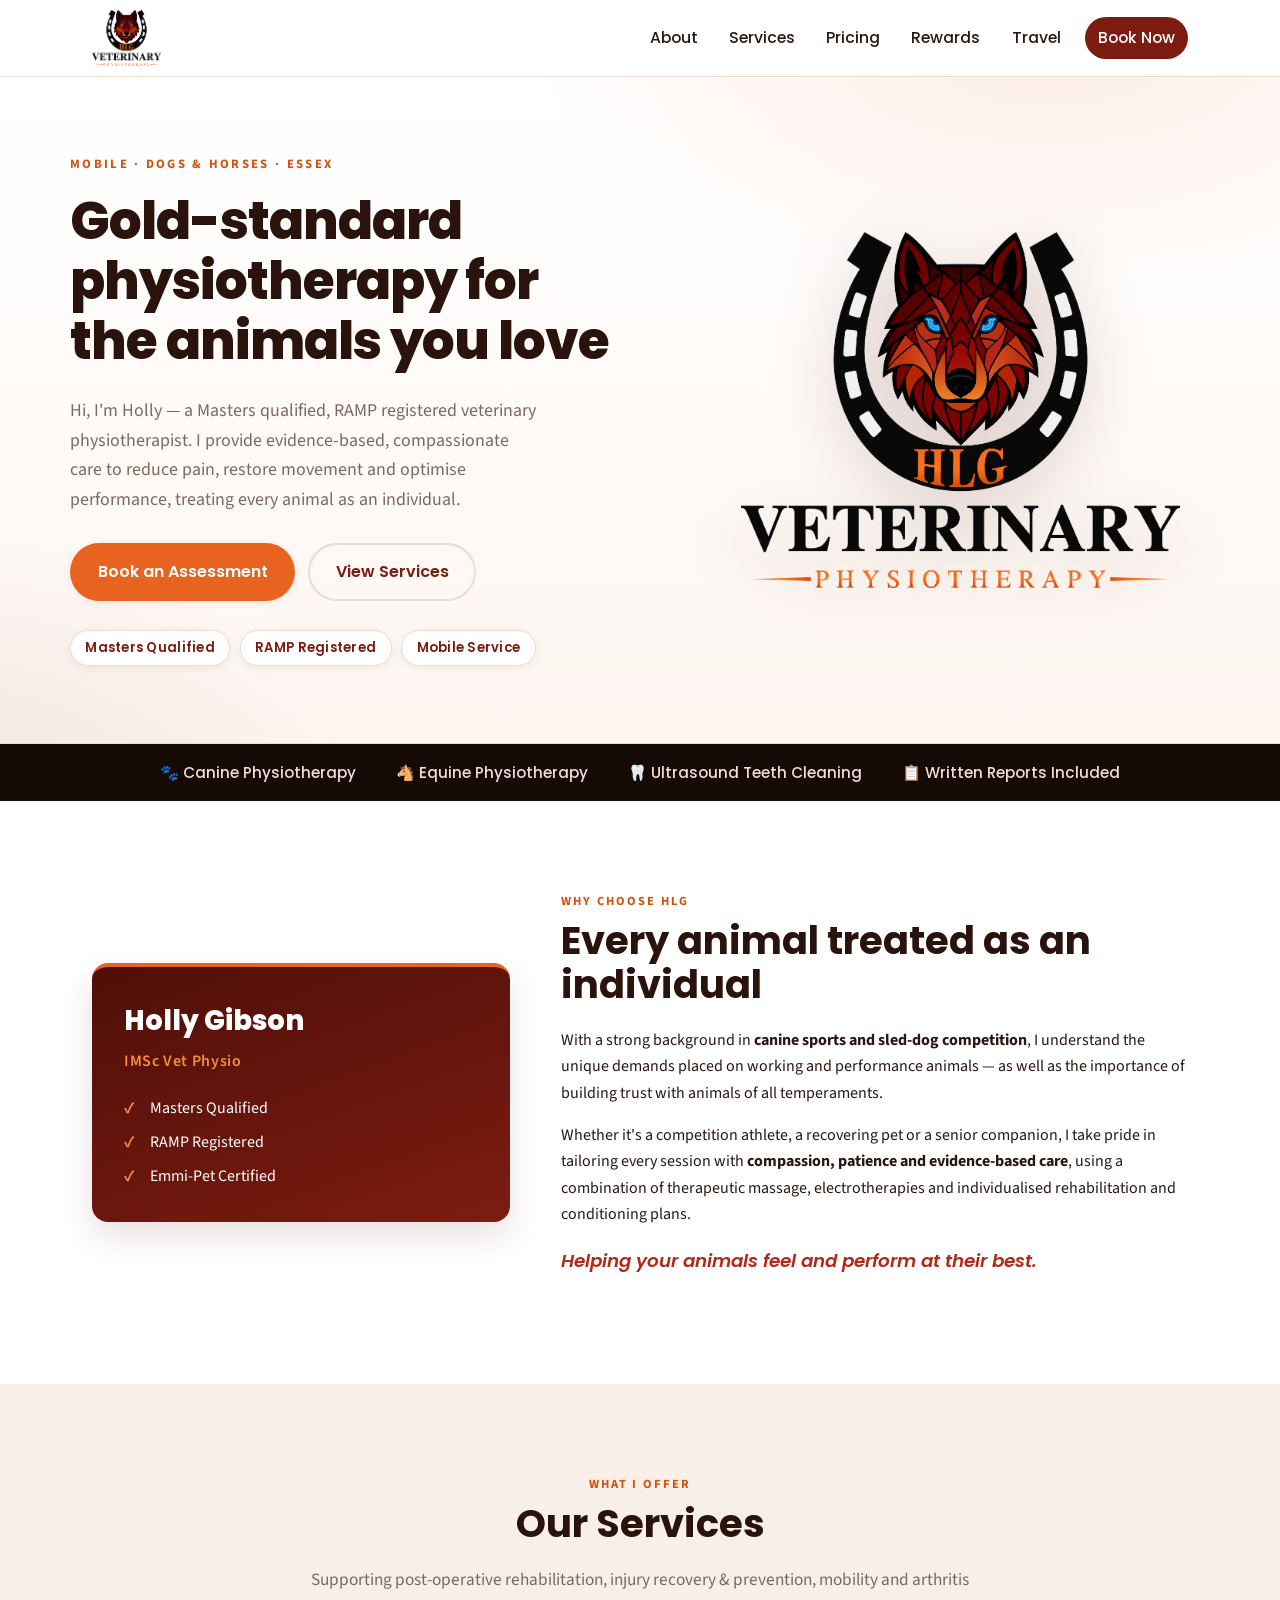
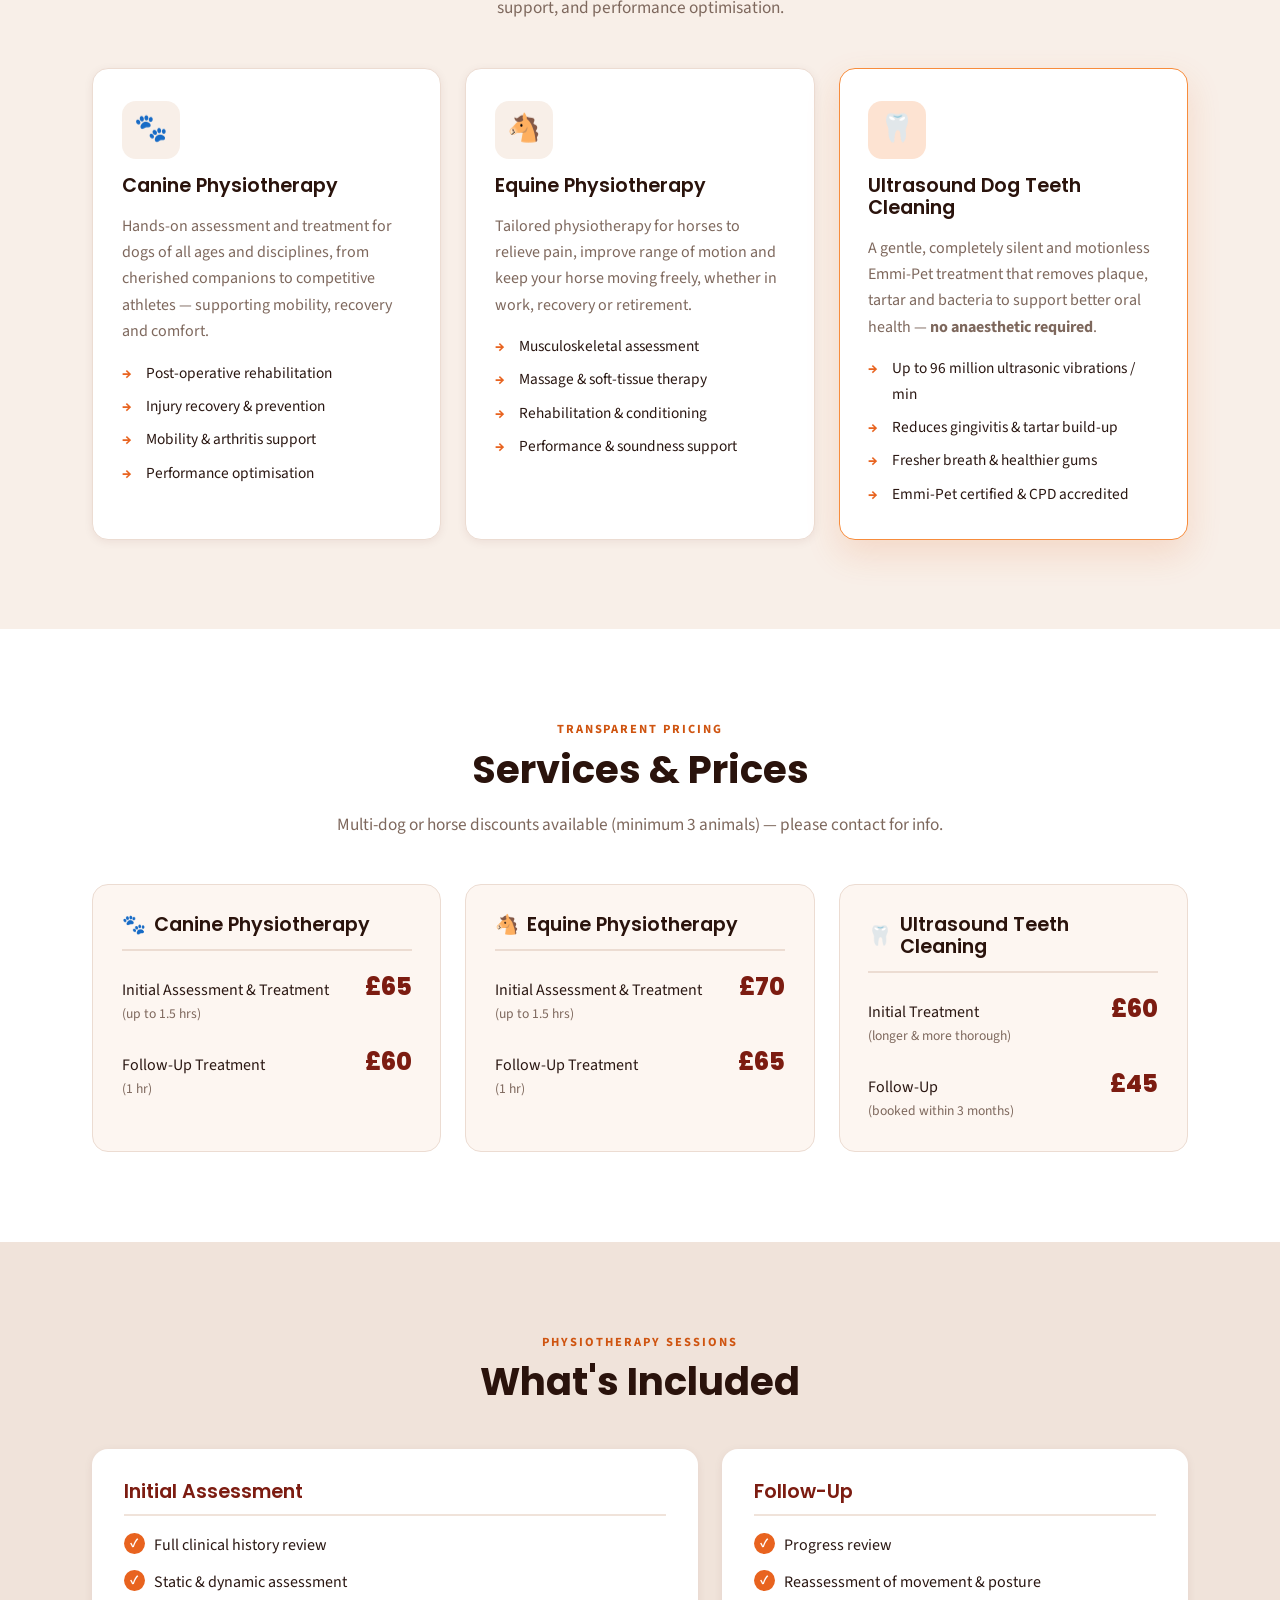
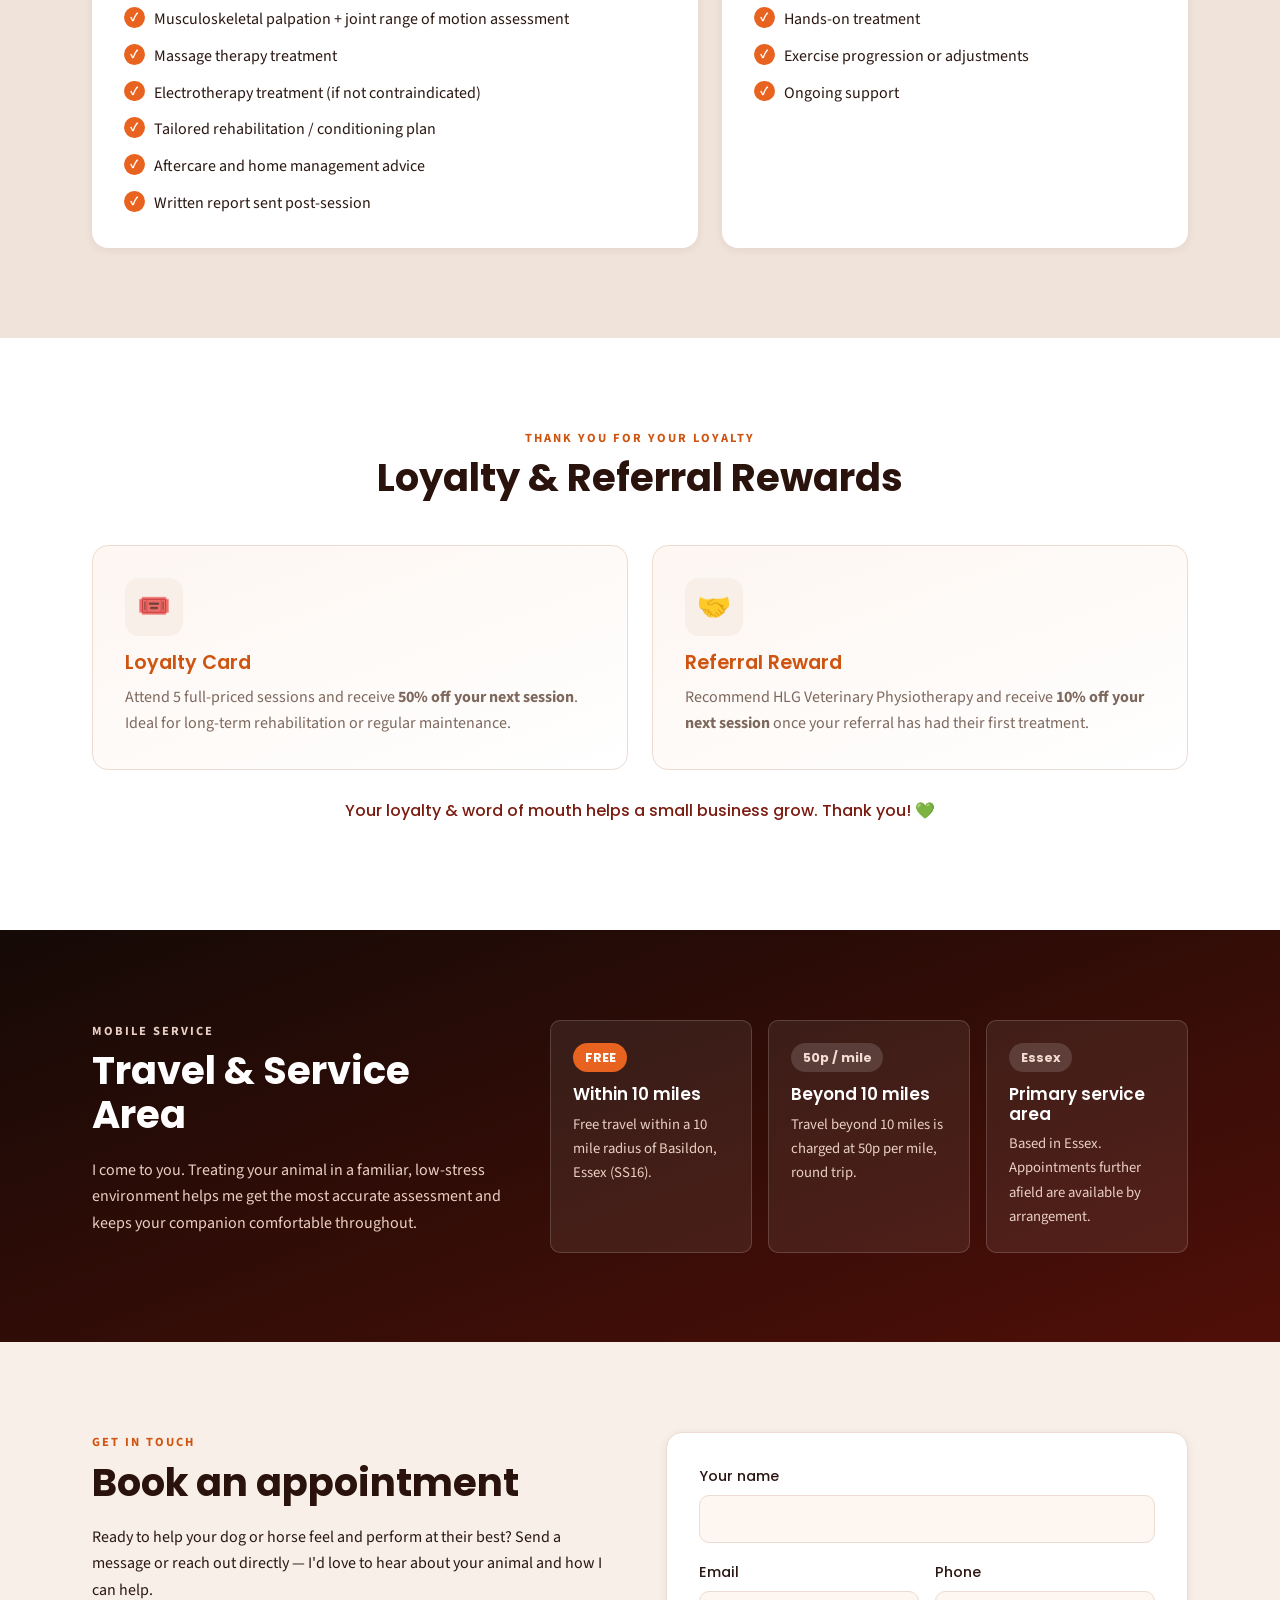
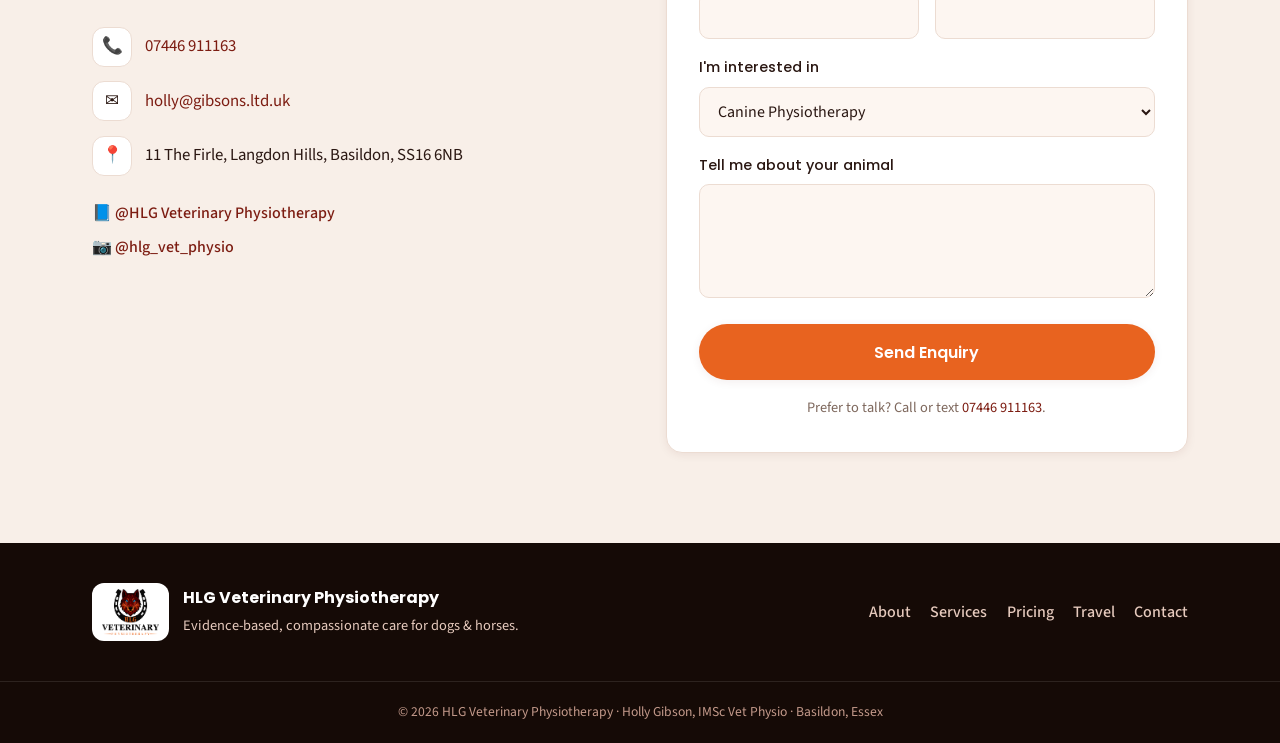
==== commit 0a65d7d7: "Use real HLG logo and rework palette to match brand - Add the actual HLG wolf/horseshoe logo (assets" ====
--- a/index.html
+++ b/index.html
@@ -6,7 +6,7 @@
   <title>HLG Veterinary Physiotherapy | Mobile Canine &amp; Equine Physio in Essex</title>
   <meta name="description" content="HLG Veterinary Physiotherapy — Masters qualified, RAMP registered mobile veterinary physiotherapist providing evidence-based, compassionate care for dogs and horses across Essex. Canine &amp; equine physiotherapy and Emmi-Pet ultrasound dog teeth cleaning." />
   <meta name="theme-color" content="#1b4332" />
-  <link rel="icon" type="image/svg+xml" href="assets/logo.svg" />
+  <link rel="icon" type="image/png" href="assets/hlg-logo.png" />
   <link rel="preconnect" href="https://fonts.googleapis.com" />
   <link rel="preconnect" href="https://fonts.gstatic.com" crossorigin />
   <link href="https://fonts.googleapis.com/css2?family=Poppins:wght@400;500;600;700;800&family=Source+Sans+3:wght@400;500;600&display=swap" rel="stylesheet" />
@@ -19,11 +19,7 @@
   <header class="site-header" id="top">
     <div class="container nav-inner">
       <a class="brand" href="#top" aria-label="HLG Veterinary Physiotherapy home">
-        <img src="assets/logo.svg" alt="" class="brand-mark" width="48" height="48" />
-        <span class="brand-text">
-          <span class="brand-name">HLG</span>
-          <span class="brand-sub">Veterinary Physiotherapy</span>
-        </span>
+        <img src="assets/hlg-logo.png" alt="HLG Veterinary Physiotherapy" class="brand-mark" width="170" height="138" />
       </a>
 
       <button class="nav-toggle" aria-expanded="false" aria-controls="primary-nav" aria-label="Open menu">
@@ -65,7 +61,7 @@
           </ul>
         </div>
         <div class="hero-emblem" aria-hidden="true">
-          <img src="assets/logo.svg" alt="" width="320" height="320" />
+          <img src="assets/hlg-logo.png" alt="" width="440" height="356" />
         </div>
       </div>
     </section>
@@ -371,7 +367,7 @@
   <footer class="site-footer">
     <div class="container footer-inner">
       <div class="footer-brand">
-        <img src="assets/logo.svg" alt="" width="44" height="44" />
+        <img src="assets/hlg-logo.png" alt="HLG Veterinary Physiotherapy" class="footer-logo" width="72" height="58" />
         <div>
           <strong>HLG Veterinary Physiotherapy</strong>
           <span>Evidence-based, compassionate care for dogs &amp; horses.</span>
--- a/styles.css
+++ b/styles.css
@@ -1,20 +1,26 @@
-/* ===== HLG Veterinary Physiotherapy — stylesheet ===== */
+/* ===== HLG Veterinary Physiotherapy — stylesheet =====
+   Palette derived from the logo: deep maroon, fiery orange, black,
+   with the electric-blue eye colour as a subtle accent. */
 :root {
-  --green-900: #14342a;
-  --green-700: #1b4332;
-  --green-600: #2d6a4f;
-  --green-400: #52b788;
-  --amber-500: #e08a2b;
-  --amber-400: #f0a648;
-  --red-600: #b9362b;
-  --ink: #1d2421;
-  --muted: #5d6b64;
-  --paper: #f7f9f6;
-  --paper-2: #eef3ed;
+  --ink: #2a1712;          /* body text */
+  --char: #150a06;         /* near-black (dark bands) */
+  --char-2: #2a130c;       /* headings (deep warm black) */
+  --maroon-deep: #4f0f08;
+  --maroon: #7c1c11;
+  --red: #b22a17;
+  --orange-deep: #cf5410;
+  --orange: #e8631f;       /* primary accent */
+  --orange-light: #f78c3c;
+  --blue: #1fa3dd;         /* wolf-eye accent, used sparingly */
   --white: #ffffff;
-  --line: #dde6df;
-  --shadow-sm: 0 2px 10px rgba(20, 52, 42, 0.06);
-  --shadow-md: 0 12px 30px rgba(20, 52, 42, 0.10);
+  --paper: #ffffff;
+  --cream: #fdf6f1;
+  --paper-2: #f8efe8;
+  --paper-3: #f0e3da;
+  --muted: #7e685d;
+  --line: #ecdcd2;
+  --shadow-sm: 0 2px 10px rgba(79, 15, 8, 0.07);
+  --shadow-md: 0 14px 34px rgba(79, 15, 8, 0.13);
   --radius: 16px;
   --radius-sm: 10px;
   --max: 1140px;
@@ -24,7 +30,7 @@
 
 * { box-sizing: border-box; }
 
-html { scroll-behavior: smooth; scroll-padding-top: 84px; }
+html { scroll-behavior: smooth; scroll-padding-top: 92px; }
 
 body {
   margin: 0;
@@ -37,10 +43,12 @@
 
 img { max-width: 100%; display: block; }
 
-a { color: var(--green-600); text-decoration: none; }
+a { color: var(--maroon); text-decoration: none; }
 a:hover { text-decoration: underline; }
 
-h1, h2, h3 { font-family: var(--font-head); line-height: 1.15; color: var(--green-900); margin: 0 0 .5em; }
+::selection { background: var(--orange); color: #fff; }
+
+h1, h2, h3 { font-family: var(--font-head); line-height: 1.15; color: var(--char-2); margin: 0 0 .5em; }
 h1 { font-size: clamp(2rem, 5vw, 3.25rem); font-weight: 800; letter-spacing: -0.02em; }
 h2 { font-size: clamp(1.6rem, 3.5vw, 2.4rem); font-weight: 700; }
 h3 { font-size: 1.2rem; font-weight: 600; }
@@ -50,7 +58,7 @@
 .section { padding: clamp(3.5rem, 7vw, 6rem) 0; }
 
 .skip-link {
-  position: absolute; left: -999px; top: 0; background: var(--green-700); color: #fff;
+  position: absolute; left: -999px; top: 0; background: var(--maroon); color: #fff;
   padding: 10px 16px; border-radius: 0 0 8px 0; z-index: 200;
 }
 .skip-link:focus { left: 0; }
@@ -64,26 +72,23 @@
   text-decoration: none;
 }
 .btn:hover { text-decoration: none; transform: translateY(-2px); }
-.btn-primary { background: var(--amber-500); color: #2a1a05; box-shadow: var(--shadow-sm); }
-.btn-primary:hover { background: var(--amber-400); box-shadow: var(--shadow-md); }
-.btn-ghost { background: transparent; color: var(--white); border-color: rgba(255,255,255,.6); }
-.btn-ghost:hover { background: rgba(255,255,255,.12); }
+.btn-primary { background: var(--orange); color: #fff; box-shadow: var(--shadow-sm); }
+.btn-primary:hover { background: var(--orange-deep); box-shadow: var(--shadow-md); }
+.btn-ghost { background: transparent; color: var(--maroon); border-color: var(--line); }
+.btn-ghost:hover { background: var(--paper-2); }
 .btn-block { width: 100%; }
 
 /* ===== Header ===== */
 .site-header {
   position: sticky; top: 0; z-index: 100;
-  background: rgba(247, 249, 246, 0.92);
+  background: rgba(255, 255, 255, 0.94);
   backdrop-filter: blur(10px);
   border-bottom: 1px solid var(--line);
 }
-.nav-inner { display: flex; align-items: center; justify-content: space-between; min-height: 72px; }
-.brand { display: flex; align-items: center; gap: .65rem; }
+.nav-inner { display: flex; align-items: center; justify-content: space-between; min-height: 76px; }
+.brand { display: flex; align-items: center; }
 .brand:hover { text-decoration: none; }
-.brand-mark { width: 46px; height: 46px; }
-.brand-text { display: flex; flex-direction: column; line-height: 1.05; }
-.brand-name { font-family: var(--font-head); font-weight: 800; font-size: 1.35rem; color: var(--green-900); letter-spacing: .02em; }
-.brand-sub { font-size: .72rem; letter-spacing: .14em; text-transform: uppercase; color: var(--amber-500); font-weight: 600; }
+.brand-mark { height: 56px; width: auto; }
 
 .primary-nav { display: flex; align-items: center; gap: .35rem; }
 .primary-nav a {
@@ -91,51 +96,54 @@
   padding: .5rem .8rem; border-radius: 999px; font-size: .98rem;
 }
 .primary-nav a:hover { background: var(--paper-2); text-decoration: none; }
-.primary-nav .nav-cta { background: var(--green-700); color: #fff; margin-left: .4rem; }
-.primary-nav .nav-cta:hover { background: var(--green-600); }
+.primary-nav .nav-cta { background: var(--maroon); color: #fff; margin-left: .4rem; }
+.primary-nav .nav-cta:hover { background: var(--red); }
 
 .nav-toggle {
   display: none; flex-direction: column; gap: 5px; width: 44px; height: 44px;
   background: none; border: none; cursor: pointer; padding: 10px;
 }
-.nav-toggle span { height: 2.5px; width: 100%; background: var(--green-900); border-radius: 2px; transition: .25s; }
+.nav-toggle span { height: 2.5px; width: 100%; background: var(--char-2); border-radius: 2px; transition: .25s; }
 .nav-toggle[aria-expanded="true"] span:nth-child(1) { transform: translateY(7.5px) rotate(45deg); }
 .nav-toggle[aria-expanded="true"] span:nth-child(2) { opacity: 0; }
 .nav-toggle[aria-expanded="true"] span:nth-child(3) { transform: translateY(-7.5px) rotate(-45deg); }
 
-/* ===== Hero ===== */
+/* ===== Hero (light, to showcase the logo) ===== */
 .hero {
   background:
-    radial-gradient(1200px 500px at 85% -10%, rgba(82,183,136,.18), transparent 60%),
-    linear-gradient(160deg, var(--green-900), var(--green-700) 60%, var(--green-600));
-  color: #eaf3ee; position: relative; overflow: hidden;
+    radial-gradient(900px 480px at 82% -12%, rgba(232, 99, 31, 0.13), transparent 60%),
+    radial-gradient(720px 520px at -5% 115%, rgba(124, 28, 17, 0.09), transparent 60%),
+    linear-gradient(180deg, #ffffff, var(--cream));
+  color: var(--ink); position: relative; overflow: hidden;
+  border-bottom: 1px solid var(--line);
 }
 .hero-inner {
-  display: grid; grid-template-columns: 1.15fr .85fr; gap: 2rem; align-items: center;
-  padding: clamp(3rem, 7vw, 5.5rem) 0;
+  display: grid; grid-template-columns: 1.1fr .9fr; gap: 2rem; align-items: center;
+  padding: clamp(2.5rem, 6vw, 5rem) 0;
 }
 .eyebrow {
-  text-transform: uppercase; letter-spacing: .18em; font-size: .8rem; font-weight: 600;
-  color: var(--amber-400); margin: 0 0 1rem;
-}
-.hero h1 { color: #fff; max-width: 16ch; }
-.hero .lead { font-size: 1.12rem; color: #d6e6dd; max-width: 52ch; margin: 0 0 1.8rem; }
+  text-transform: uppercase; letter-spacing: .18em; font-size: .8rem; font-weight: 700;
+  color: var(--orange-deep); margin: 0 0 1rem;
+}
+.hero h1 { color: var(--char-2); max-width: 16ch; }
+.hero .lead { font-size: 1.12rem; color: var(--muted); max-width: 52ch; margin: 0 0 1.8rem; }
 .hero-actions { display: flex; flex-wrap: wrap; gap: .8rem; margin-bottom: 1.8rem; }
 .hero-badges { display: flex; flex-wrap: wrap; gap: .6rem; list-style: none; padding: 0; margin: 0; }
 .hero-badges li {
   font-family: var(--font-head); font-size: .82rem; font-weight: 600; letter-spacing: .02em;
-  background: rgba(255,255,255,.1); border: 1px solid rgba(255,255,255,.22);
-  padding: .4rem .9rem; border-radius: 999px;
+  color: var(--maroon); background: #fff; border: 1px solid var(--line);
+  padding: .4rem .9rem; border-radius: 999px; box-shadow: var(--shadow-sm);
 }
 .hero-emblem { display: flex; justify-content: center; }
 .hero-emblem img {
-  width: min(340px, 80%); filter: drop-shadow(0 18px 40px rgba(0,0,0,.35));
+  width: min(440px, 88%); height: auto;
+  filter: drop-shadow(0 16px 30px rgba(79, 15, 8, 0.18));
   animation: floaty 6s ease-in-out infinite;
 }
 @keyframes floaty { 0%,100% { transform: translateY(0); } 50% { transform: translateY(-12px); } }
 
 /* ===== Trust strip ===== */
-.trust-strip { background: var(--green-900); color: #cfe3d8; }
+.trust-strip { background: var(--char); color: #f1ddd2; }
 .trust-inner {
   display: flex; flex-wrap: wrap; justify-content: center; gap: 1rem 2.5rem;
   padding: 1rem 22px; font-family: var(--font-head); font-weight: 500; font-size: .95rem;
@@ -144,7 +152,7 @@
 /* ===== Section heads ===== */
 .section-eyebrow {
   text-transform: uppercase; letter-spacing: .16em; font-size: .78rem; font-weight: 700;
-  color: var(--amber-500); margin: 0 0 .5rem;
+  color: var(--orange-deep); margin: 0 0 .5rem;
 }
 .section-head { text-align: center; max-width: 720px; margin: 0 auto 2.8rem; }
 .section-intro { color: var(--muted); font-size: 1.08rem; }
@@ -153,58 +161,59 @@
 .about { background: var(--white); }
 .about-grid { display: grid; grid-template-columns: .8fr 1.2fr; gap: clamp(1.5rem, 4vw, 3.5rem); align-items: center; }
 .about-card {
-  background: linear-gradient(160deg, var(--green-700), var(--green-600));
+  background: linear-gradient(160deg, var(--maroon-deep), var(--maroon));
   color: #fff; border-radius: var(--radius); padding: 2rem; box-shadow: var(--shadow-md);
   display: flex; flex-direction: column; gap: .25rem;
+  border-top: 4px solid var(--orange);
 }
 .about-card-name { font-family: var(--font-head); font-weight: 800; font-size: 1.7rem; }
-.about-card-role { color: var(--amber-400); font-weight: 600; letter-spacing: .04em; margin-bottom: 1rem; }
+.about-card-role { color: var(--orange-light); font-weight: 600; letter-spacing: .04em; margin-bottom: 1rem; }
 .about-card-list { list-style: none; padding: 0; margin: 0; display: grid; gap: .5rem; }
 .about-card-list li { position: relative; padding-left: 1.6rem; }
-.about-card-list li::before { content: "✓"; position: absolute; left: 0; color: var(--green-400); font-weight: 700; }
-.about-tagline { color: var(--green-600); font-family: var(--font-head); font-weight: 600; font-size: 1.15rem; font-style: italic; }
+.about-card-list li::before { content: "✓"; position: absolute; left: 0; color: var(--orange-light); font-weight: 700; }
+.about-tagline { color: var(--red); font-family: var(--font-head); font-weight: 600; font-size: 1.15rem; font-style: italic; }
 
 /* ===== Services / cards ===== */
-.services { background: var(--paper); }
+.services { background: var(--paper-2); }
 .cards { display: grid; grid-template-columns: repeat(3, 1fr); gap: 1.5rem; }
 .card {
   background: var(--white); border: 1px solid var(--line); border-radius: var(--radius);
   padding: 2rem 1.8rem; box-shadow: var(--shadow-sm); transition: transform .2s ease, box-shadow .2s ease;
 }
 .card:hover { transform: translateY(-6px); box-shadow: var(--shadow-md); }
-.card-feature { border-color: var(--amber-400); box-shadow: 0 12px 30px rgba(224,138,43,.14); }
+.card-feature { border-color: var(--orange-light); box-shadow: 0 14px 34px rgba(232, 99, 31, 0.16); }
 .card-icon {
   width: 58px; height: 58px; display: grid; place-items: center; font-size: 1.7rem;
   background: var(--paper-2); border-radius: 14px; margin-bottom: 1rem;
 }
-.card-feature .card-icon { background: #fbe9d3; }
+.card-feature .card-icon { background: #fde3d2; }
 .card p { color: var(--muted); }
 .card-points { list-style: none; padding: 0; margin: 1rem 0 0; display: grid; gap: .5rem; }
 .card-points li { position: relative; padding-left: 1.5rem; font-size: .96rem; }
-.card-points li::before { content: "→"; position: absolute; left: 0; color: var(--amber-500); font-weight: 700; }
+.card-points li::before { content: "→"; position: absolute; left: 0; color: var(--orange); font-weight: 700; }
 
 /* ===== Pricing ===== */
 .pricing { background: var(--white); }
 .price-grid { display: grid; grid-template-columns: repeat(3, 1fr); gap: 1.5rem; }
 .price-card {
-  border: 1px solid var(--line); border-radius: var(--radius); padding: 1.8rem; background: var(--paper);
+  border: 1px solid var(--line); border-radius: var(--radius); padding: 1.8rem; background: var(--cream);
 }
 .price-card h3 { display: flex; align-items: center; gap: .5rem; border-bottom: 2px solid var(--line); padding-bottom: .8rem; }
 .price-list { list-style: none; padding: 0; margin: 1rem 0 0; display: grid; gap: 1rem; }
 .price-list li { display: flex; justify-content: space-between; align-items: baseline; gap: 1rem; }
 .price-list em { color: var(--muted); font-style: normal; font-size: .85rem; display: block; }
-.price { font-family: var(--font-head); font-weight: 800; font-size: 1.5rem; color: var(--green-700); white-space: nowrap; }
+.price { font-family: var(--font-head); font-weight: 800; font-size: 1.5rem; color: var(--maroon); white-space: nowrap; }
 
 /* ===== Included ===== */
-.included { background: var(--paper-2); }
+.included { background: var(--paper-3); }
 .included-grid { display: grid; grid-template-columns: 1.3fr 1fr; gap: 1.5rem; }
 .included-col { background: var(--white); border-radius: var(--radius); padding: 2rem; box-shadow: var(--shadow-sm); }
-.included-col h3 { color: var(--green-700); border-bottom: 2px solid var(--paper-2); padding-bottom: .7rem; margin-bottom: 1rem; }
+.included-col h3 { color: var(--maroon); border-bottom: 2px solid var(--paper-3); padding-bottom: .7rem; margin-bottom: 1rem; }
 .check-list { list-style: none; padding: 0; margin: 0; display: grid; gap: .65rem; }
 .check-list li { position: relative; padding-left: 1.9rem; }
 .check-list li::before {
   content: "✓"; position: absolute; left: 0; top: 1px; width: 1.3rem; height: 1.3rem;
-  background: var(--green-400); color: #fff; border-radius: 50%; display: grid; place-items: center;
+  background: var(--orange); color: #fff; border-radius: 50%; display: grid; place-items: center;
   font-size: .8rem; font-weight: 700;
 }
 
@@ -213,32 +222,32 @@
 .reward-grid { display: grid; grid-template-columns: 1fr 1fr; gap: 1.5rem; }
 .reward-card {
   border-radius: var(--radius); padding: 2rem; border: 1px solid var(--line);
-  background: linear-gradient(160deg, var(--paper), var(--white));
-}
-.reward-card h3 { color: var(--amber-500); }
+  background: linear-gradient(160deg, var(--cream), var(--white));
+}
+.reward-card h3 { color: var(--orange-deep); }
 .reward-card p { color: var(--muted); margin: 0; }
-.reward-note { text-align: center; margin-top: 1.8rem; font-family: var(--font-head); font-weight: 500; color: var(--green-700); }
+.reward-note { text-align: center; margin-top: 1.8rem; font-family: var(--font-head); font-weight: 500; color: var(--maroon); }
 
 /* ===== Travel ===== */
-.travel { background: linear-gradient(160deg, var(--green-900), var(--green-700)); color: #e7f1ea; }
+.travel { background: linear-gradient(160deg, var(--char), var(--maroon-deep)); color: #f3ddd2; }
 .travel h2 { color: #fff; }
 .travel-grid { display: grid; grid-template-columns: .9fr 1.4fr; gap: clamp(1.5rem,4vw,3rem); align-items: center; }
-.travel-copy p { color: #cfe1d7; }
+.travel-copy p { color: #e9cfc3; }
 .travel-cards { display: grid; grid-template-columns: repeat(3, 1fr); gap: 1rem; }
 .travel-card {
   background: rgba(255,255,255,.07); border: 1px solid rgba(255,255,255,.16);
   border-radius: var(--radius-sm); padding: 1.4rem;
 }
 .travel-card h3 { color: #fff; font-size: 1.05rem; }
-.travel-card p { color: #cfe1d7; font-size: .92rem; margin: 0; }
+.travel-card p { color: #e9cfc3; font-size: .92rem; margin: 0; }
 .travel-tag {
   display: inline-block; font-family: var(--font-head); font-weight: 700; font-size: .8rem;
   background: rgba(255,255,255,.14); padding: .25rem .7rem; border-radius: 999px; margin-bottom: .8rem;
 }
-.travel-tag.free { background: var(--amber-500); color: #2a1a05; }
+.travel-tag.free { background: var(--orange); color: #fff; }
 
 /* ===== Contact ===== */
-.contact { background: var(--paper); }
+.contact { background: var(--paper-2); }
 .contact-grid { display: grid; grid-template-columns: 1fr 1fr; gap: clamp(1.5rem,4vw,3.5rem); align-items: start; }
 .contact-list { list-style: none; padding: 0; margin: 1.5rem 0; display: grid; gap: .9rem; }
 .contact-list li { display: flex; align-items: center; gap: .8rem; font-size: 1.05rem; }
@@ -255,25 +264,26 @@
 .field label { display: block; font-family: var(--font-head); font-weight: 500; font-size: .9rem; margin-bottom: .4rem; color: var(--ink); }
 .field input, .field select, .field textarea {
   width: 100%; padding: .75rem .9rem; border: 1px solid var(--line); border-radius: var(--radius-sm);
-  font-family: var(--font-body); font-size: 1rem; background: var(--paper); color: var(--ink);
+  font-family: var(--font-body); font-size: 1rem; background: var(--cream); color: var(--ink);
 }
 .field input:focus, .field select:focus, .field textarea:focus {
-  outline: none; border-color: var(--green-400); box-shadow: 0 0 0 3px rgba(82,183,136,.2); background: #fff;
+  outline: none; border-color: var(--orange); box-shadow: 0 0 0 3px rgba(232, 99, 31, 0.22); background: #fff;
 }
 .field textarea { resize: vertical; }
 .form-note { text-align: center; font-size: .9rem; color: var(--muted); margin: 1rem 0 0; }
 
 /* ===== Footer ===== */
-.site-footer { background: var(--green-900); color: #c7dacf; }
+.site-footer { background: var(--char); color: #e6cabd; }
 .footer-inner { display: flex; flex-wrap: wrap; justify-content: space-between; align-items: center; gap: 1.5rem; padding: 2.5rem 22px; }
 .footer-brand { display: flex; align-items: center; gap: .9rem; }
+.footer-logo { height: 58px; width: auto; background: #fff; border-radius: 12px; padding: 6px 10px; }
 .footer-brand strong { display: block; color: #fff; font-family: var(--font-head); }
 .footer-brand span { font-size: .9rem; }
 .footer-nav { display: flex; flex-wrap: wrap; gap: 1.2rem; }
-.footer-nav a { color: #c7dacf; font-weight: 500; }
+.footer-nav a { color: #e6cabd; font-weight: 500; }
 .footer-nav a:hover { color: #fff; }
 .footer-bottom { border-top: 1px solid rgba(255,255,255,.1); }
-.footer-bottom p { text-align: center; font-size: .85rem; padding: 1.2rem 0; margin: 0; color: #9fb8ab; }
+.footer-bottom p { text-align: center; font-size: .85rem; padding: 1.2rem 0; margin: 0; color: #c49a8b; }
 
 /* ===== Reveal animation ===== */
 .reveal { opacity: 0; transform: translateY(24px); transition: opacity .6s ease, transform .6s ease; }
@@ -283,17 +293,18 @@
 @media (max-width: 920px) {
   .hero-inner, .about-grid, .travel-grid, .contact-grid { grid-template-columns: 1fr; }
   .hero-emblem { order: -1; }
-  .hero-emblem img { width: 200px; }
+  .hero-emblem img { width: 240px; }
   .cards, .price-grid, .travel-cards { grid-template-columns: 1fr 1fr; }
   .included-grid, .reward-grid { grid-template-columns: 1fr; }
 }
 
 @media (max-width: 700px) {
   .nav-toggle { display: flex; }
+  .brand-mark { height: 48px; }
   .primary-nav {
-    position: absolute; top: 72px; left: 0; right: 0;
+    position: absolute; top: 76px; left: 0; right: 0;
     flex-direction: column; align-items: stretch; gap: 0;
-    background: var(--paper); border-bottom: 1px solid var(--line);
+    background: var(--white); border-bottom: 1px solid var(--line);
     padding: .6rem 22px 1.1rem; box-shadow: var(--shadow-md);
     transform: translateY(-12px); opacity: 0; pointer-events: none; transition: .22s ease;
   }
